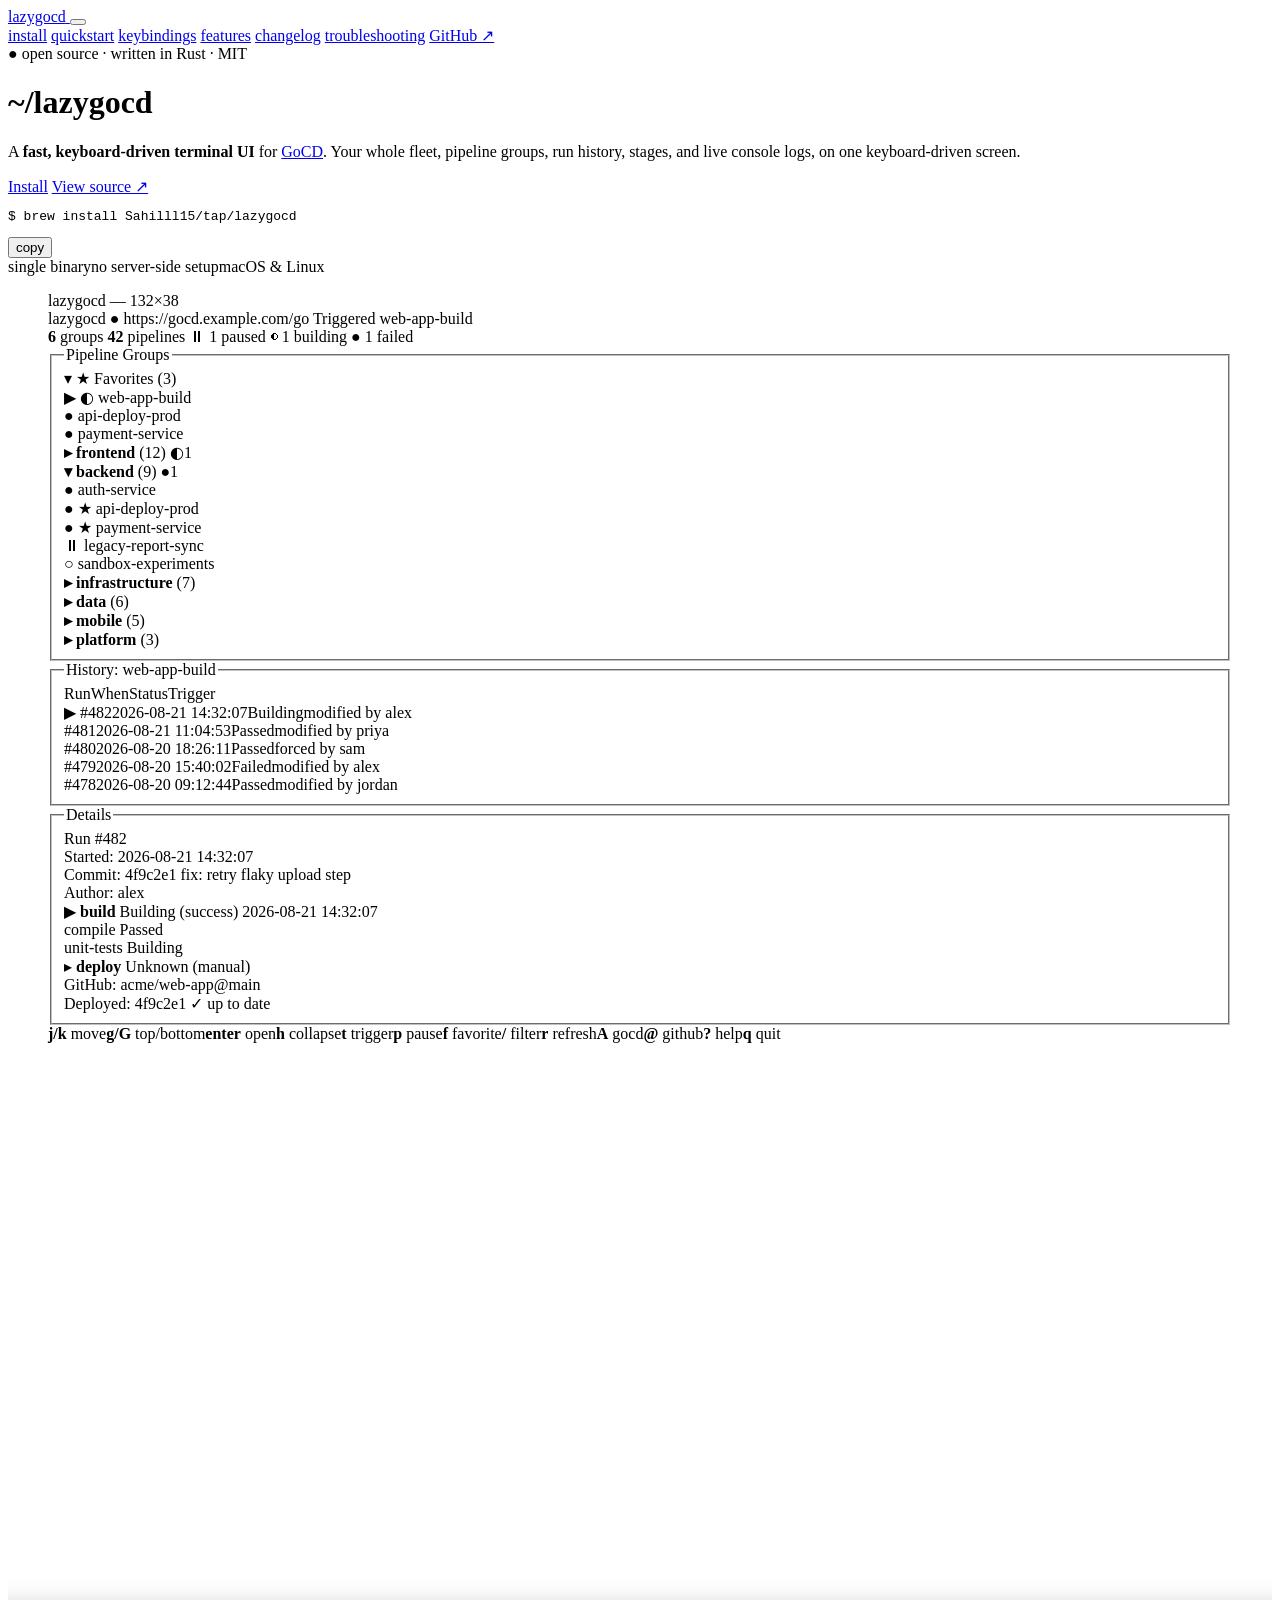
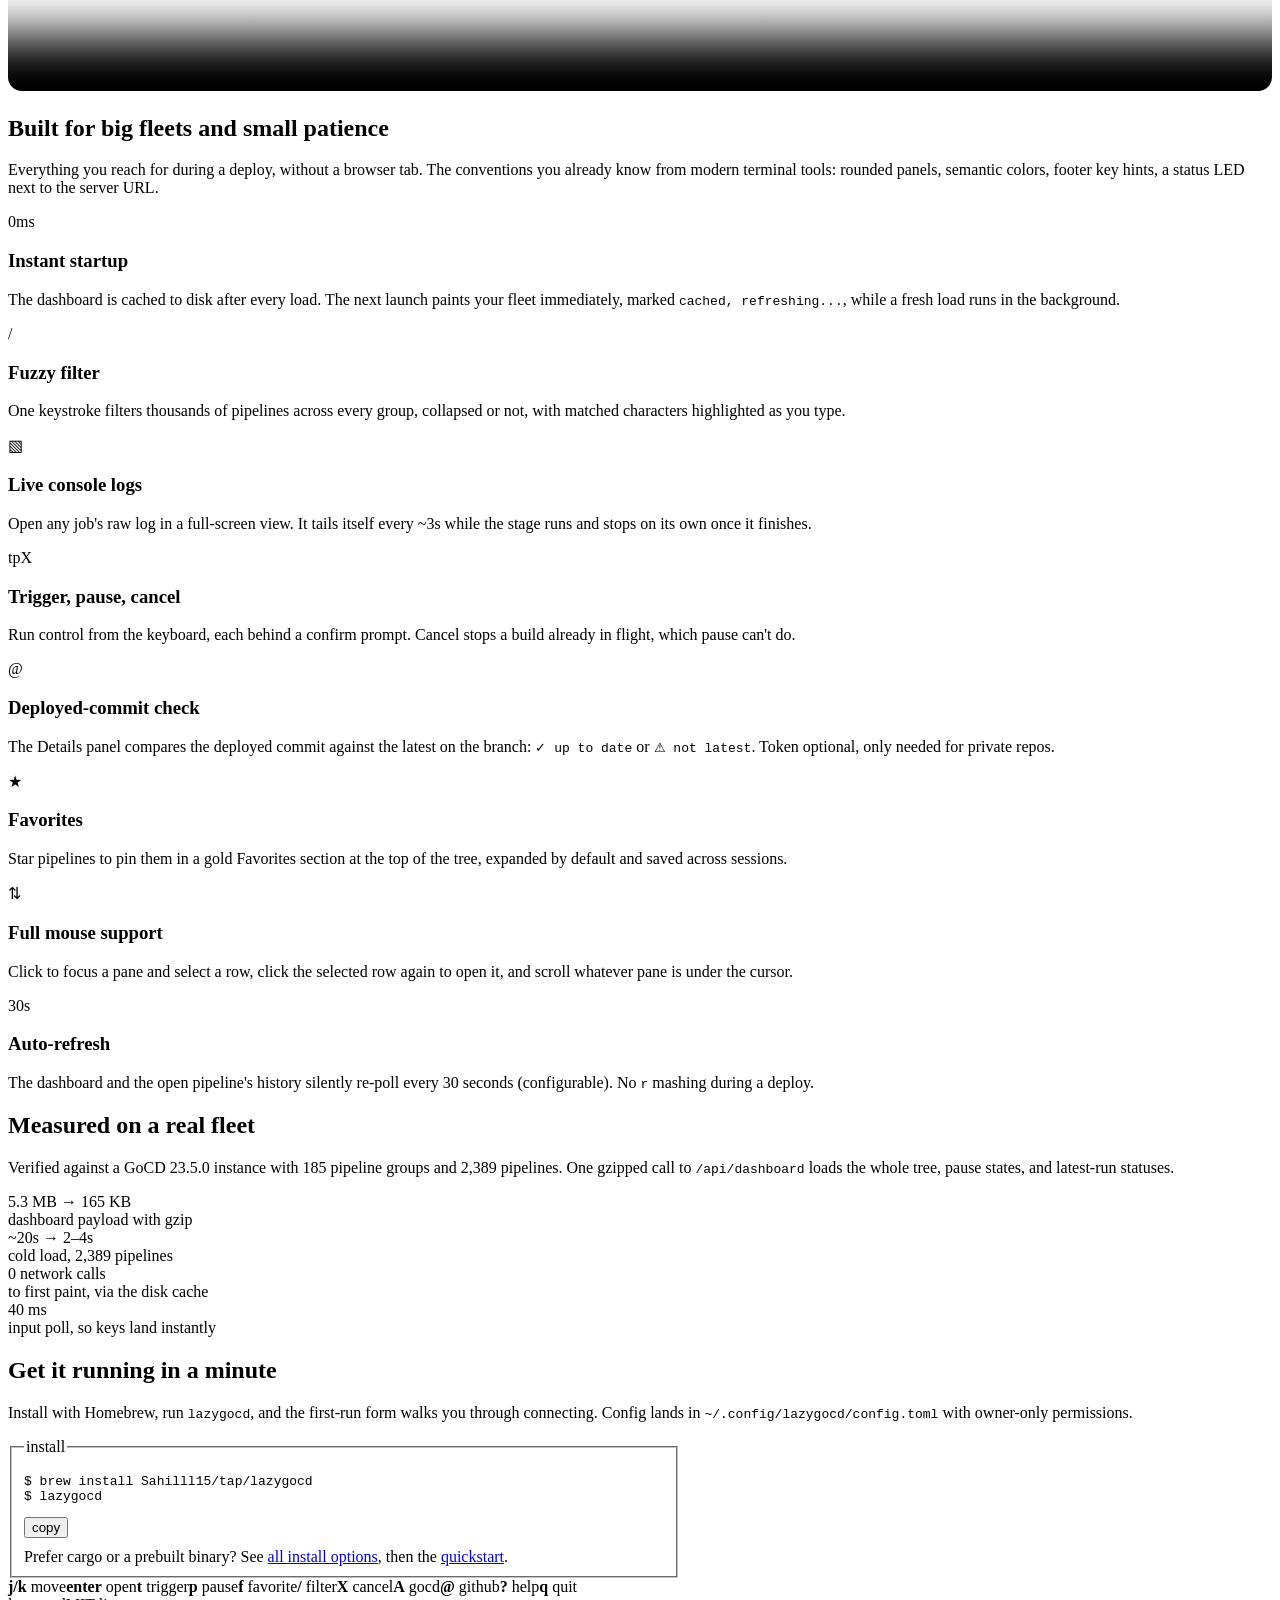
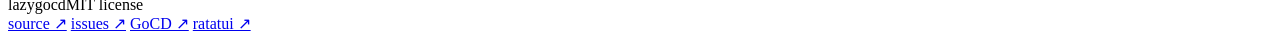
==== site/index.html @ 4ddc8d2e "Add docs site changelog" ====
<!DOCTYPE html>
<html lang="en">
<head>
<meta charset="utf-8">
<meta name="viewport" content="width=device-width, initial-scale=1">
<title>lazygocd — a fast terminal UI for GoCD</title>
<meta name="description" content="lazygocd is a fast, keyboard-driven terminal UI for GoCD CI/CD servers, written in Rust. Browse pipelines, trigger runs, tail console logs, and check deployed commits without leaving your terminal.">
<meta name="theme-color" content="#0a0f14">
<meta property="og:title" content="lazygocd — a fast terminal UI for GoCD">
<meta property="og:description" content="Your whole GoCD fleet in one keyboard-driven terminal screen. Written in Rust, open source, MIT.">
<meta property="og:type" content="website">
<link rel="icon" href="data:image/svg+xml,%3Csvg xmlns='http://www.w3.org/2000/svg' viewBox='0 0 64 64'%3E%3Crect x='2' y='2' width='60' height='60' rx='14' fill='%230b1117' stroke='%233fd5e6' stroke-width='4'/%3E%3Cpath d='M17 23l11 9-11 9' fill='none' stroke='%233fd5e6' stroke-width='6' stroke-linecap='round' stroke-linejoin='round'/%3E%3Cpath d='M33 41h13' stroke='%233fd5e6' stroke-width='6' stroke-linecap='round'/%3E%3C/svg%3E">
<link rel="preconnect" href="https://fonts.googleapis.com">
<link rel="preconnect" href="https://fonts.gstatic.com" crossorigin>
<link href="https://fonts.googleapis.com/css2?family=IBM+Plex+Sans:wght@400;500;600&family=JetBrains+Mono:wght@400;500;700;800&display=swap" rel="stylesheet">
<link rel="stylesheet" href="/style.css">
</head>
<body>

<header class="site-header">
  <div class="wrap header-row">
    <a class="brand" href="/" aria-label="lazygocd home">
      <span class="brand-badge">lazygocd</span><span class="led" aria-hidden="true"></span>
    </a>
    <button class="nav-toggle" id="nav-toggle" aria-label="Toggle navigation" aria-expanded="false">
      <span></span><span></span><span></span>
    </button>
    <nav class="site-nav" id="site-nav" aria-label="Site">
      <a href="/install">install</a>
      <a href="/quickstart">quickstart</a>
      <a href="/keybindings">keybindings</a>
      <a href="/features">features</a>
      <a href="/changelog">changelog</a>
      <a href="/troubleshooting">troubleshooting</a>
      <a class="nav-gh" href="https://github.com/Sahilll15/lazygocd">GitHub &nearr;</a>
    </nav>
  </div>
</header>

<main>

  <!-- ================= hero ================= -->
  <div class="hero wrap">
    <div class="hero-eyebrow rise"><span class="dot">&#9679;</span> open source &middot; written in Rust &middot; MIT</div>
    <h1 class="rise d1"><span class="tilde">~/</span>lazygocd<span class="cursor" aria-hidden="true"></span></h1>
    <p class="pitch rise d2">A <b>fast, keyboard-driven terminal UI</b> for <a href="https://www.gocd.org/">GoCD</a>. Your whole fleet, pipeline groups, run history, stages, and live console logs, on one keyboard-driven screen.</p>
    <div class="hero-cta rise d3">
      <a class="btn btn-primary" href="/install">Install</a>
      <a class="btn btn-ghost" href="https://github.com/Sahilll15/lazygocd">View source &nearr;</a>
    </div>
    <div class="hero-install rise d4">
      <div class="cmd">
        <pre><code><span class="ps1">$ </span>brew install Sahilll15/tap/lazygocd</code></pre>
        <button class="copy-btn" type="button" aria-label="Copy install command">copy</button>
      </div>
    </div>
    <div class="hero-meta rise d5">
      <span>single binary</span><span>no server-side setup</span><span>macOS &amp; Linux</span>
    </div>

    <!-- ================= terminal mockup ================= -->
    <figure class="term rise d5" role="img" aria-label="A recreation of the lazygocd interface: a pipeline groups tree on the left with a gold Favorites section, a run history table on the top right, and a details panel with stages and a GitHub commit check on the bottom right.">
      <div class="term-chrome">
        <span class="tdot td-r"></span><span class="tdot td-y"></span><span class="tdot td-g"></span>
        <span class="term-title">lazygocd &mdash; 132&times;38</span>
      </div>
      <div class="term-screen">
        <div class="t-header"><span class="t-badge"> lazygocd </span> <span class="c-green">&#9679;</span> <span class="c-muted t-url">https://gocd.example.com/go</span><span class="c-green hide-sm">  Triggered web-app-build</span></div>
        <div class="t-stats"><b class="c-cyan">6</b><span class="c-muted"> groups</span>   <b class="c-cyan">42</b><span class="c-muted"> pipelines</span>   <span class="c-yellow">&#9208; 1</span><span class="c-muted"> paused</span>   <span class="c-yellow">&#9680; 1</span><span class="c-muted"> building</span>   <span class="c-red">&#9679; 1</span><span class="c-muted"> failed</span></div>
        <div class="t-body">
          <fieldset class="t-panel is-focused">
            <legend>Pipeline Groups</legend>
            <div class="trow"><span class="c-gold">&#9662; &#9733; Favorites</span><span class="c-muted"> (3)</span></div>
            <div class="trow is-selected"><span class="t-cursor">&#9654; </span><span class="c-yellow">&#9680;</span> web-app-build</div>
            <div class="trow">    <span class="c-green">&#9679;</span> api-deploy-prod</div>
            <div class="trow">    <span class="c-red">&#9679;</span> payment-service</div>
            <div class="trow"><b>&#9656; frontend</b><span class="c-muted"> (12)</span><span class="c-yellow"> &#9680;1</span></div>
            <div class="trow"><b>&#9662; backend</b><span class="c-muted"> (9)</span><span class="c-red"> &#9679;1</span></div>
            <div class="trow">    <span class="c-green">&#9679;</span> auth-service</div>
            <div class="trow">    <span class="c-green">&#9679;</span> <span class="c-gold">&#9733; </span>api-deploy-prod</div>
            <div class="trow">    <span class="c-red">&#9679;</span> <span class="c-gold">&#9733; </span>payment-service</div>
            <div class="trow">    <span class="c-yellow">&#9208;</span> legacy-report-sync</div>
            <div class="trow">    <span class="c-muted">&#9675;</span> sandbox-experiments</div>
            <div class="trow hide-sm"><b>&#9656; infrastructure</b><span class="c-muted"> (7)</span></div>
            <div class="trow hide-sm"><b>&#9656; data</b><span class="c-muted"> (6)</span></div>
            <div class="trow hide-sm"><b>&#9656; mobile</b><span class="c-muted"> (5)</span></div>
            <div class="trow hide-sm"><b>&#9656; platform</b><span class="c-muted"> (3)</span></div>
          </fieldset>
          <div class="t-right">
            <fieldset class="t-panel">
              <legend>History: web-app-build</legend>
              <div class="hrow hhead"><span>Run</span><span>When</span><span>Status</span><span>Trigger</span></div>
              <div class="hrow is-selected"><span>&#9654; #482</span><span>2026-08-21 14:32:07</span><span class="c-yellow">Building</span><span>modified by alex</span></div>
              <div class="hrow"><span>  #481</span><span>2026-08-21 11:04:53</span><span class="c-green">Passed</span><span>modified by priya</span></div>
              <div class="hrow"><span>  #480</span><span>2026-08-20 18:26:11</span><span class="c-green">Passed</span><span>forced by sam</span></div>
              <div class="hrow hide-sm"><span>  #479</span><span>2026-08-20 15:40:02</span><span class="c-red">Failed</span><span>modified by alex</span></div>
              <div class="hrow hide-sm"><span>  #478</span><span>2026-08-20 09:12:44</span><span class="c-green">Passed</span><span>modified by jordan</span></div>
            </fieldset>
            <fieldset class="t-panel">
              <legend>Details</legend>
              <div class="drow"><span class="c-muted">Run </span>#482</div>
              <div class="drow"><span class="c-muted">Started: </span>2026-08-21 14:32:07</div>
              <div class="drow"><span class="c-muted">Commit: </span><span class="c-cyan">4f9c2e1</span>  fix: retry flaky upload step</div>
              <div class="drow hide-sm"><span class="c-muted">Author: </span>alex</div>
              <div class="drow sp"></div>
              <div class="drow"><span class="c-cyan">&#9654; </span><b>build</b>  <span class="c-yellow">Building</span><span class="c-muted">  (success)  2026-08-21 14:32:07</span></div>
              <div class="drow">    compile      <span class="c-green">Passed</span></div>
              <div class="drow">    unit-tests   <span class="c-yellow">Building</span></div>
              <div class="drow"><span class="c-muted">&#9656; </span><b>deploy</b>  <span class="c-muted">Unknown  (manual)</span></div>
              <div class="drow sp"></div>
              <div class="drow"><span class="c-muted">GitHub: </span>acme/web-app@main</div>
              <div class="drow"><span class="c-muted">Deployed: </span>4f9c2e1  <span class="c-green">&#10003; up to date</span></div>
            </fieldset>
          </div>
        </div>
        <div class="t-foot"><span><b>j/k</b> move</span><span><b>g/G</b> top/bottom</span><span><b>enter</b> open</span><span><b>h</b> collapse</span><span><b>t</b> trigger</span><span><b>p</b> pause</span><span><b>f</b> favorite</span><span><b>/</b> filter</span><span><b>r</b> refresh</span><span><b>A</b> gocd</span><span><b>@</b> github</span><span><b>?</b> help</span><span><b>q</b> quit</span></div>
      </div>
    </figure>
  </div>

  <!-- ================= demo video slot ================= -->
  <!-- ============================================================
       DEMO VIDEO / GIF SLOT
       When a recording exists, replace the .demo-placeholder <div>
       below with one of:

         <video src="/demo.mp4" controls muted loop playsinline
                style="border-radius:14px;border:1px solid var(--border-bright)"></video>

         <img src="/demo.gif" alt="lazygocd demo recording"
              style="border-radius:14px;border:1px solid var(--border-bright)">

       Keep the surrounding <section> and .demo-shell wrapper.
       ============================================================ -->
  <section>
    <div class="wrap">
      <div class="demo-shell">
        <video src="/demo.mp4" controls muted loop playsinline
               poster="/demo-poster.png"
               style="width:100%;border-radius:14px;border:1px solid var(--border-bright)"></video>
      </div>
    </div>
  </section>

  <!-- ================= features ================= -->
  <section id="features">
    <div class="wrap">
      <h2>Built for big fleets and small patience</h2>
      <p class="sec-lede">Everything you reach for during a deploy, without a browser tab. The conventions you already know from modern terminal tools: rounded panels, semantic colors, footer key hints, a status LED next to the server URL.</p>
      <div class="feature-grid">
        <article class="fcard">
          <div class="glyphs"><span class="glyph">0ms</span></div>
          <h3>Instant startup</h3>
          <p>The dashboard is cached to disk after every load. The next launch paints your fleet immediately, marked <code>cached, refreshing...</code>, while a fresh load runs in the background.</p>
        </article>
        <article class="fcard">
          <div class="glyphs"><span class="glyph">/</span></div>
          <h3>Fuzzy filter</h3>
          <p>One keystroke filters thousands of pipelines across every group, collapsed or not, with matched characters highlighted as you type.</p>
        </article>
        <article class="fcard">
          <div class="glyphs"><span class="glyph">&#9639;</span></div>
          <h3>Live console logs</h3>
          <p>Open any job's raw log in a full-screen view. It tails itself every ~3s while the stage runs and stops on its own once it finishes.</p>
        </article>
        <article class="fcard">
          <div class="glyphs"><span class="glyph">t</span><span class="glyph">p</span><span class="glyph">X</span></div>
          <h3>Trigger, pause, cancel</h3>
          <p>Run control from the keyboard, each behind a confirm prompt. Cancel stops a build already in flight, which pause can't do.</p>
        </article>
        <article class="fcard">
          <div class="glyphs"><span class="glyph">@</span></div>
          <h3>Deployed-commit check</h3>
          <p>The Details panel compares the deployed commit against the latest on the branch: <code>&#10003; up to date</code> or <code>&#9888; not latest</code>. Token optional, only needed for private repos.</p>
        </article>
        <article class="fcard">
          <div class="glyphs"><span class="glyph gold">&#9733;</span></div>
          <h3>Favorites</h3>
          <p>Star pipelines to pin them in a gold Favorites section at the top of the tree, expanded by default and saved across sessions.</p>
        </article>
        <article class="fcard">
          <div class="glyphs"><span class="glyph">&#8645;</span></div>
          <h3>Full mouse support</h3>
          <p>Click to focus a pane and select a row, click the selected row again to open it, and scroll whatever pane is under the cursor.</p>
        </article>
        <article class="fcard">
          <div class="glyphs"><span class="glyph">30s</span></div>
          <h3>Auto-refresh</h3>
          <p>The dashboard and the open pipeline's history silently re-poll every 30 seconds (configurable). No <code>r</code> mashing during a deploy.</p>
        </article>
      </div>
    </div>
  </section>

  <!-- ================= numbers ================= -->
  <section>
    <div class="wrap">
      <h2>Measured on a real fleet</h2>
      <p class="sec-lede">Verified against a GoCD 23.5.0 instance with 185 pipeline groups and 2,389 pipelines. One gzipped call to <code>/api/dashboard</code> loads the whole tree, pause states, and latest-run statuses.</p>
      <div class="stats-strip">
        <div class="stat"><div class="num">5.3&nbsp;MB &rarr; 165&nbsp;KB</div><div class="lbl">dashboard payload with gzip</div></div>
        <div class="stat"><div class="num">~20s &rarr; 2&ndash;4s</div><div class="lbl">cold load, 2,389 pipelines</div></div>
        <div class="stat"><div class="num">0 network calls</div><div class="lbl">to first paint, via the disk cache</div></div>
        <div class="stat"><div class="num">40&nbsp;ms</div><div class="lbl">input poll, so keys land instantly</div></div>
      </div>
    </div>
  </section>

  <!-- ================= install teaser ================= -->
  <section>
    <div class="wrap">
      <h2>Get it running in a minute</h2>
      <p class="sec-lede">Install with Homebrew, run <code>lazygocd</code>, and the first-run form walks you through connecting. Config lands in <code>~/.config/lazygocd/config.toml</code> with owner-only permissions.</p>
      <fieldset class="panel accent" style="max-width:640px">
        <legend>install</legend>
        <div class="cmd" style="margin-bottom:10px">
          <pre><code><span class="ps1">$ </span>brew install Sahilll15/tap/lazygocd
<span class="ps1">$ </span>lazygocd</code></pre>
          <button class="copy-btn" type="button" aria-label="Copy install commands">copy</button>
        </div>
        <p class="small" style="margin:0">Prefer cargo or a prebuilt binary? See <a href="/install">all install options</a>, then the <a href="/quickstart">quickstart</a>.</p>
      </fieldset>
    </div>
  </section>

</main>

<footer class="site-footer">
  <div class="tui-strip" aria-hidden="true">
    <div class="wrap"><span><b>j/k</b> move</span><span><b>enter</b> open</span><span><b>t</b> trigger</span><span><b>p</b> pause</span><span><b>f</b> favorite</span><span><b>/</b> filter</span><span><b>X</b> cancel</span><span><b>A</b> gocd</span><span><b>@</b> github</span><span><b>?</b> help</span><span><b>q</b> quit</span></div>
  </div>
  <div class="wrap foot-row">
    <div class="foot-left"><span class="brand-badge sm">lazygocd</span><span>MIT license</span></div>
    <div class="foot-links">
      <a href="https://github.com/Sahilll15/lazygocd">source &nearr;</a>
      <a href="https://github.com/Sahilll15/lazygocd/issues">issues &nearr;</a>
      <a href="https://www.gocd.org/">GoCD &nearr;</a>
      <a href="https://ratatui.rs/">ratatui &nearr;</a>
    </div>
  </div>
</footer>

<script src="/site.js"></script>
</body>
</html>
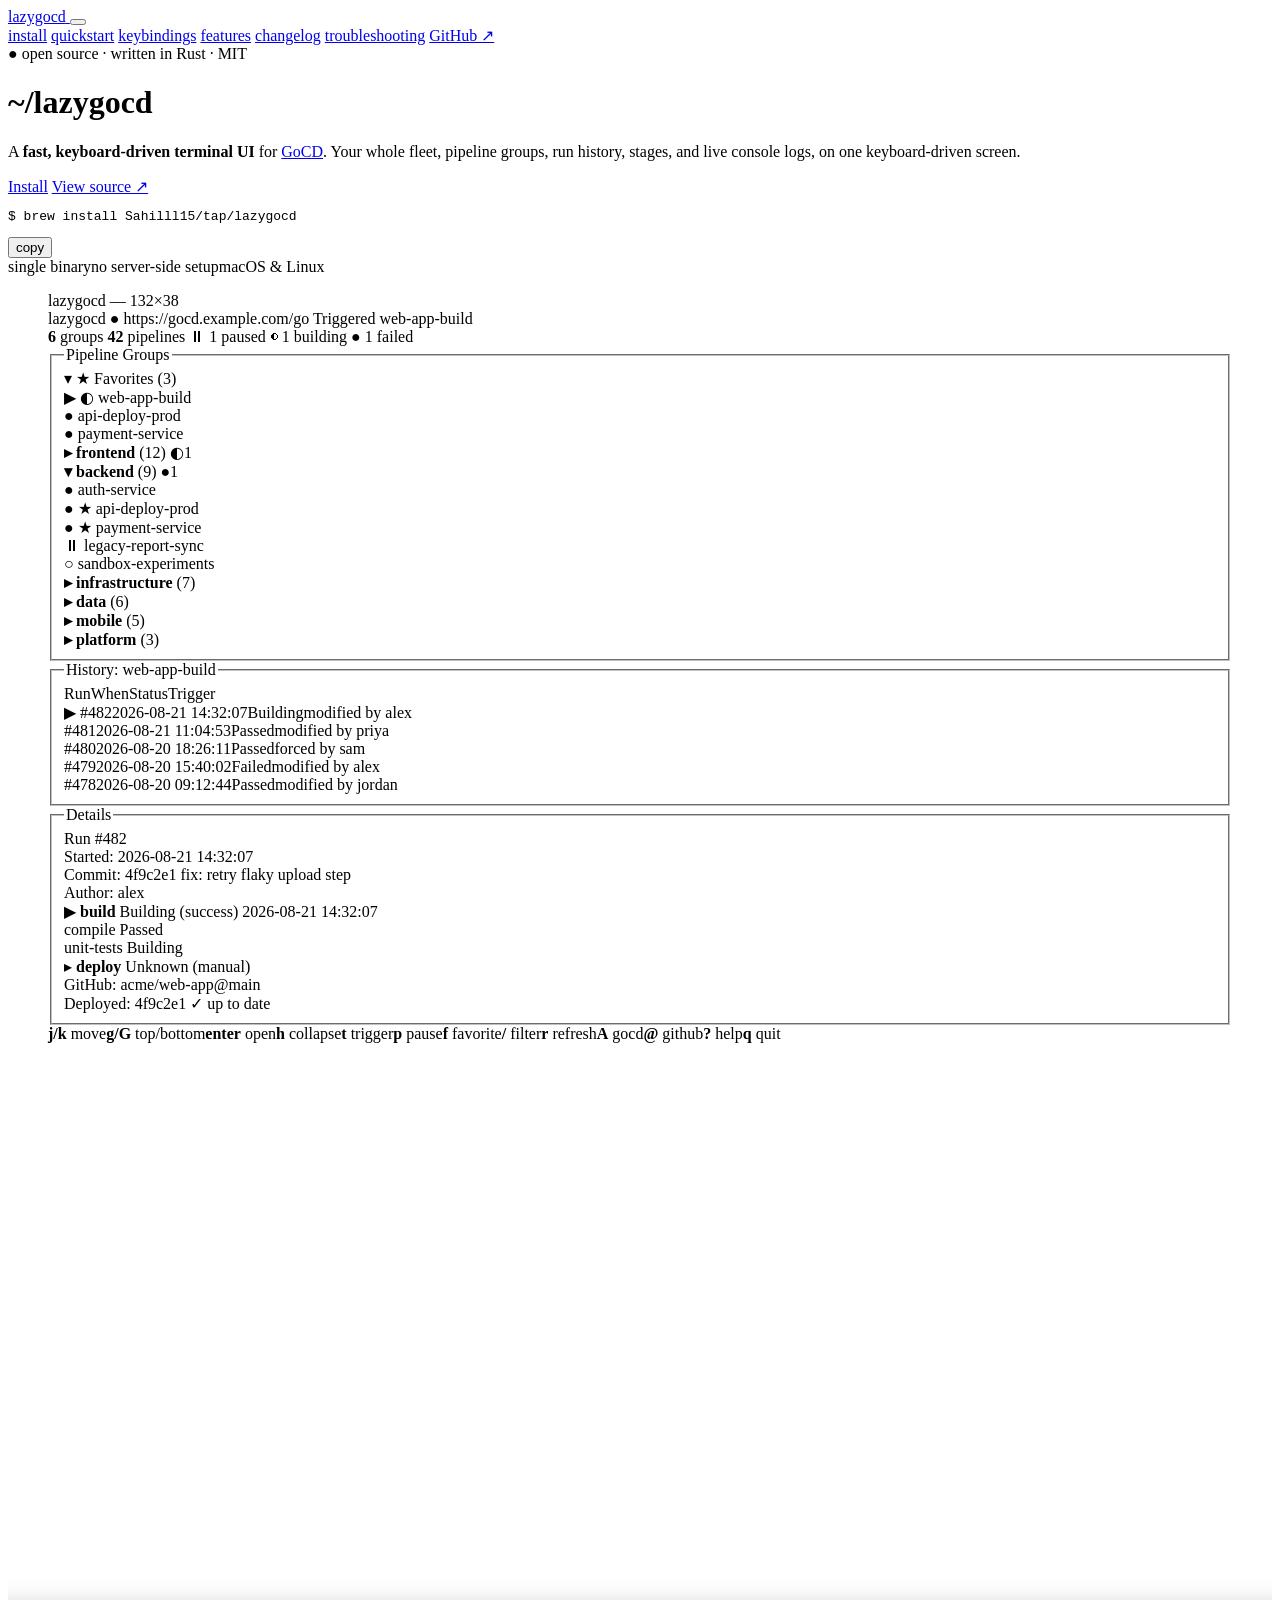
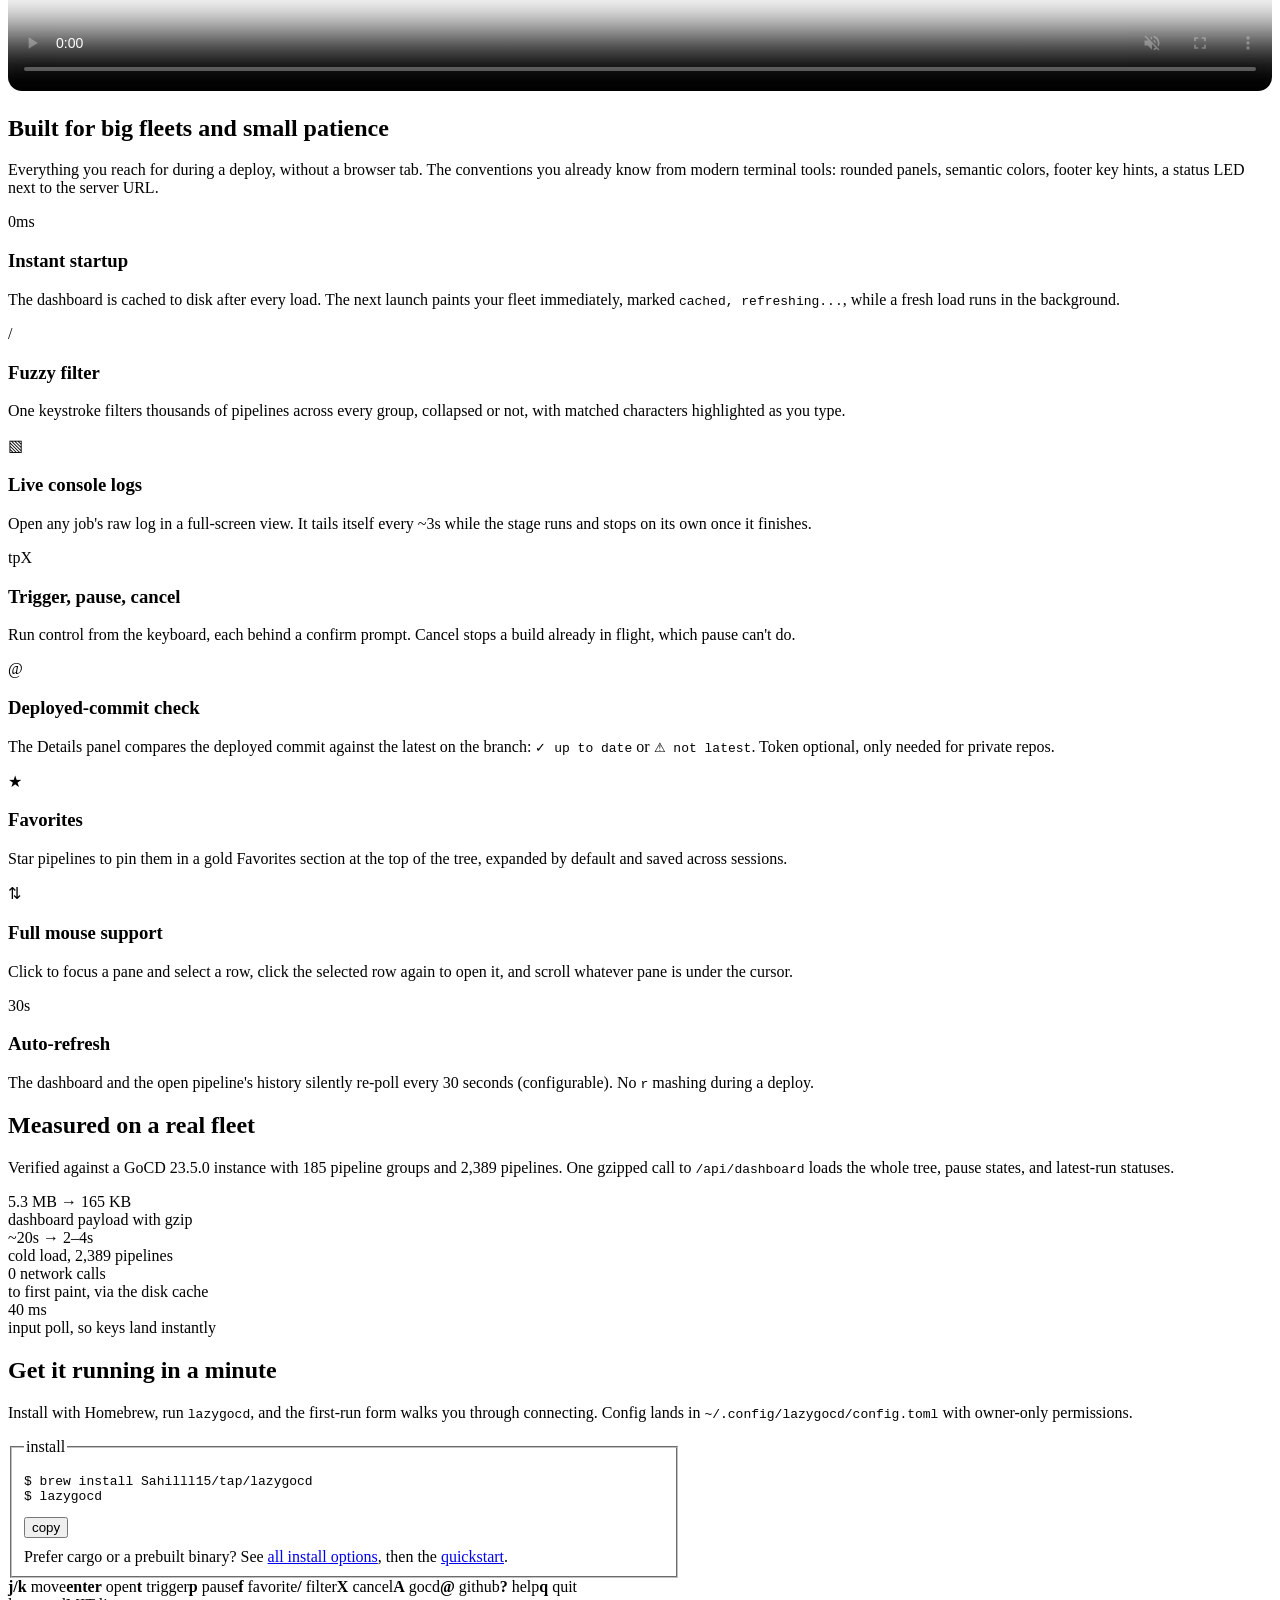
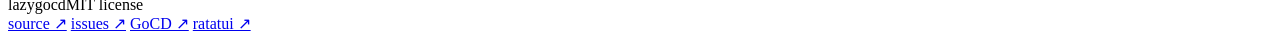
==== commit a0a4dc7f: "Polish docs changelog and SEO" ====
--- a/site/index.html
+++ b/site/index.html
@@ -6,9 +6,17 @@
 <title>lazygocd — a fast terminal UI for GoCD</title>
 <meta name="description" content="lazygocd is a fast, keyboard-driven terminal UI for GoCD CI/CD servers, written in Rust. Browse pipelines, trigger runs, tail console logs, and check deployed commits without leaving your terminal.">
 <meta name="theme-color" content="#0a0f14">
+<link rel="canonical" href="https://lazygocd.vercel.app/">
 <meta property="og:title" content="lazygocd — a fast terminal UI for GoCD">
-<meta property="og:description" content="Your whole GoCD fleet in one keyboard-driven terminal screen. Written in Rust, open source, MIT.">
+<meta property="og:description" content="lazygocd is a fast, keyboard-driven terminal UI for GoCD CI/CD servers, written in Rust.">
 <meta property="og:type" content="website">
+<meta property="og:url" content="https://lazygocd.vercel.app/">
+<meta property="og:site_name" content="lazygocd">
+<meta property="og:image" content="https://lazygocd.vercel.app/demo-poster.png">
+<meta name="twitter:card" content="summary_large_image">
+<meta name="twitter:title" content="lazygocd — a fast terminal UI for GoCD">
+<meta name="twitter:description" content="Browse pipelines, trigger runs, tail console logs, and check deployed commits without leaving your terminal.">
+<meta name="twitter:image" content="https://lazygocd.vercel.app/demo-poster.png">
 <link rel="icon" href="data:image/svg+xml,%3Csvg xmlns='http://www.w3.org/2000/svg' viewBox='0 0 64 64'%3E%3Crect x='2' y='2' width='60' height='60' rx='14' fill='%230b1117' stroke='%233fd5e6' stroke-width='4'/%3E%3Cpath d='M17 23l11 9-11 9' fill='none' stroke='%233fd5e6' stroke-width='6' stroke-linecap='round' stroke-linejoin='round'/%3E%3Cpath d='M33 41h13' stroke='%233fd5e6' stroke-width='6' stroke-linecap='round'/%3E%3C/svg%3E">
 <link rel="preconnect" href="https://fonts.googleapis.com">
 <link rel="preconnect" href="https://fonts.gstatic.com" crossorigin>
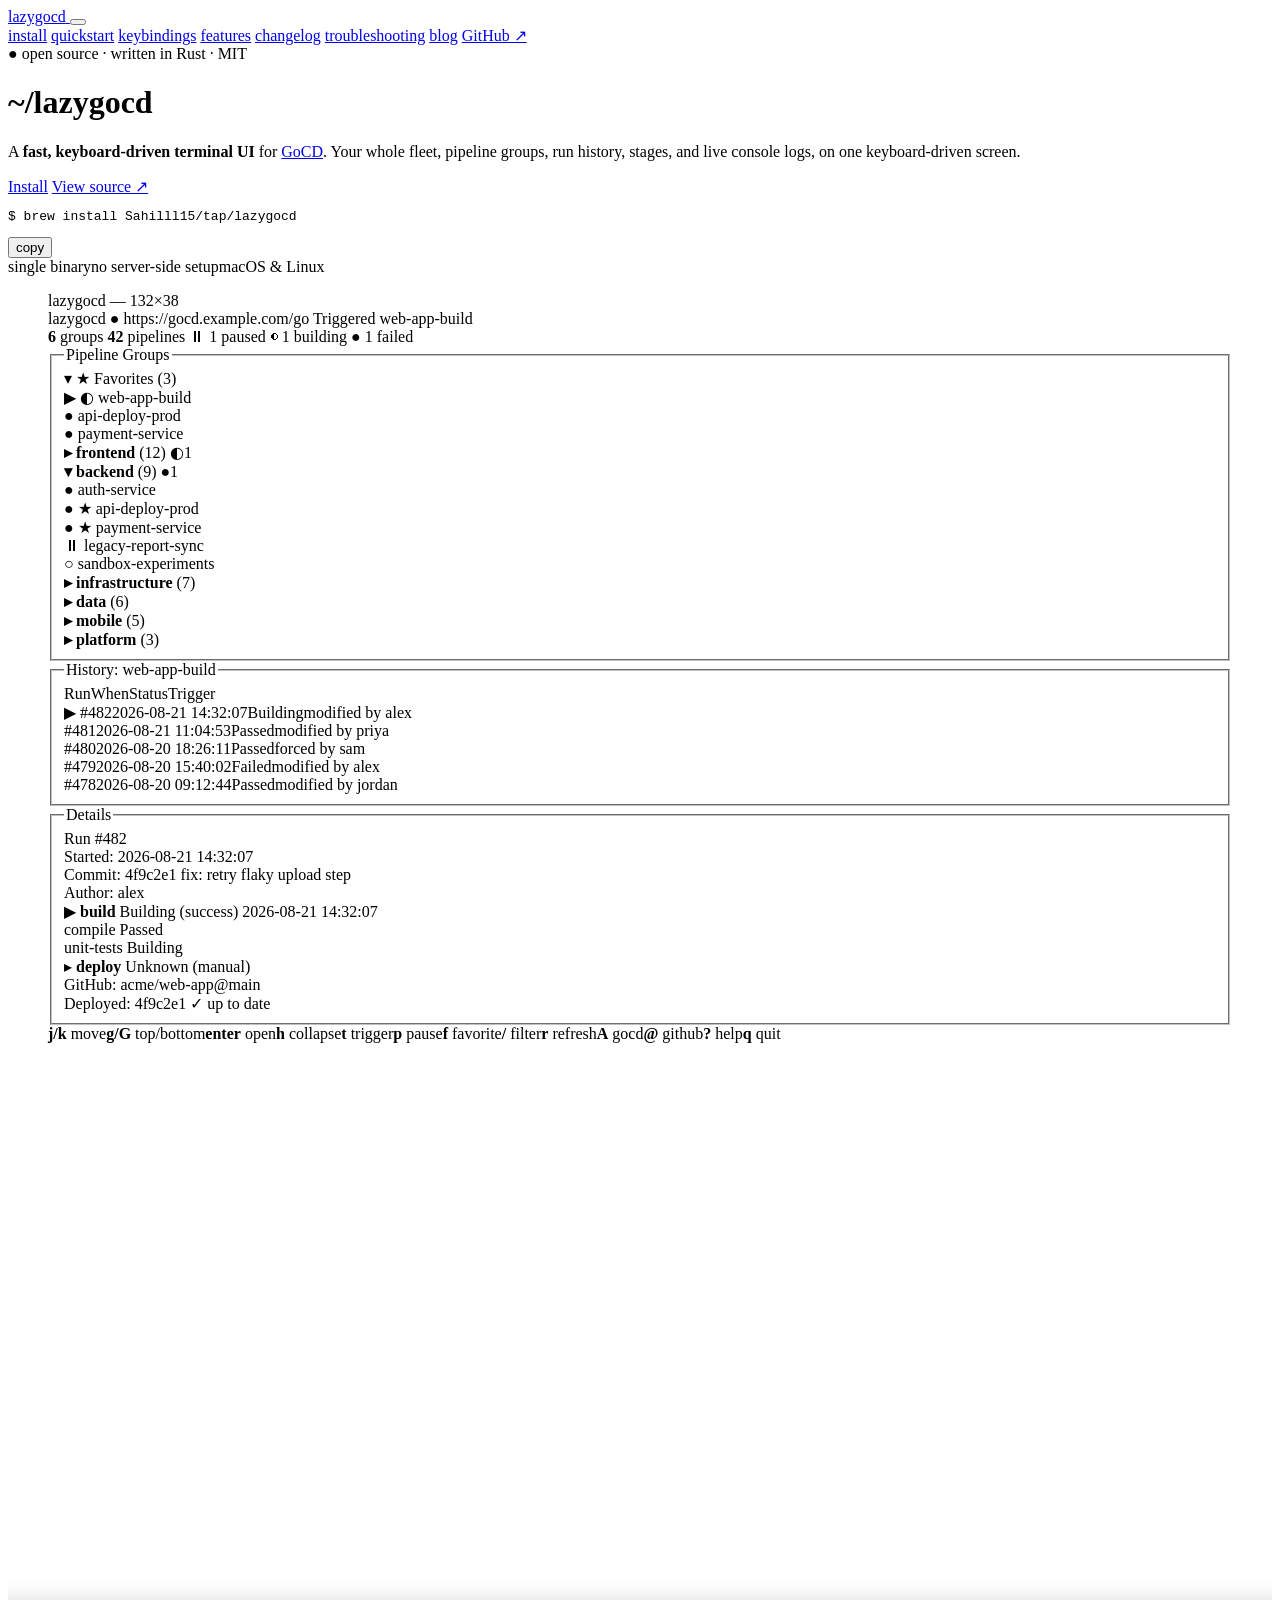
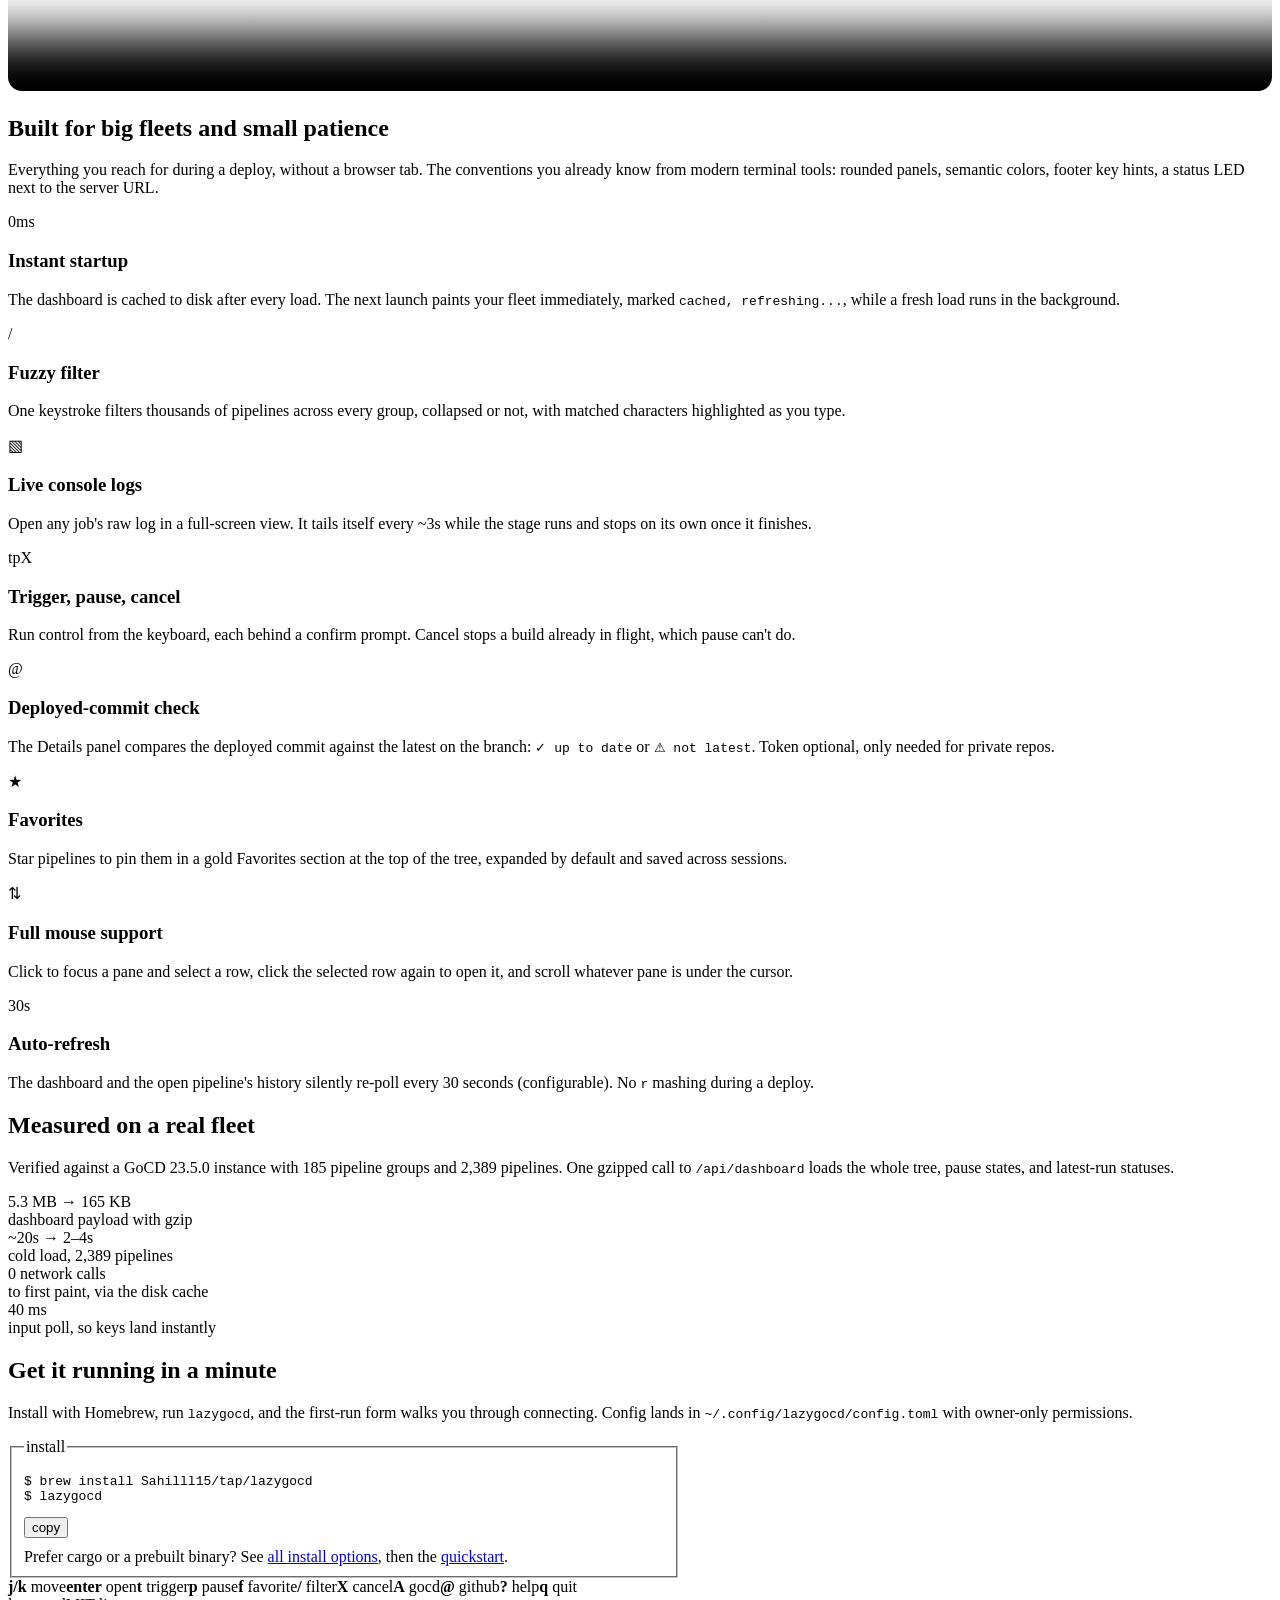
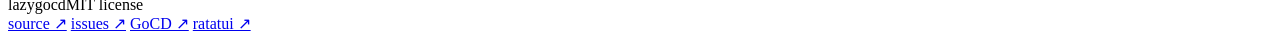
==== commit 1d996d74: "site: UX pass, blog pages, and restore the SEO files a bad deploy dropped A previous deploy in this " ====
--- a/site/index.html
+++ b/site/index.html
@@ -40,6 +40,7 @@
       <a href="/features">features</a>
       <a href="/changelog">changelog</a>
       <a href="/troubleshooting">troubleshooting</a>
+      <a href="/blog">blog</a>
       <a class="nav-gh" href="https://github.com/Sahilll15/lazygocd">GitHub &nearr;</a>
     </nav>
   </div>
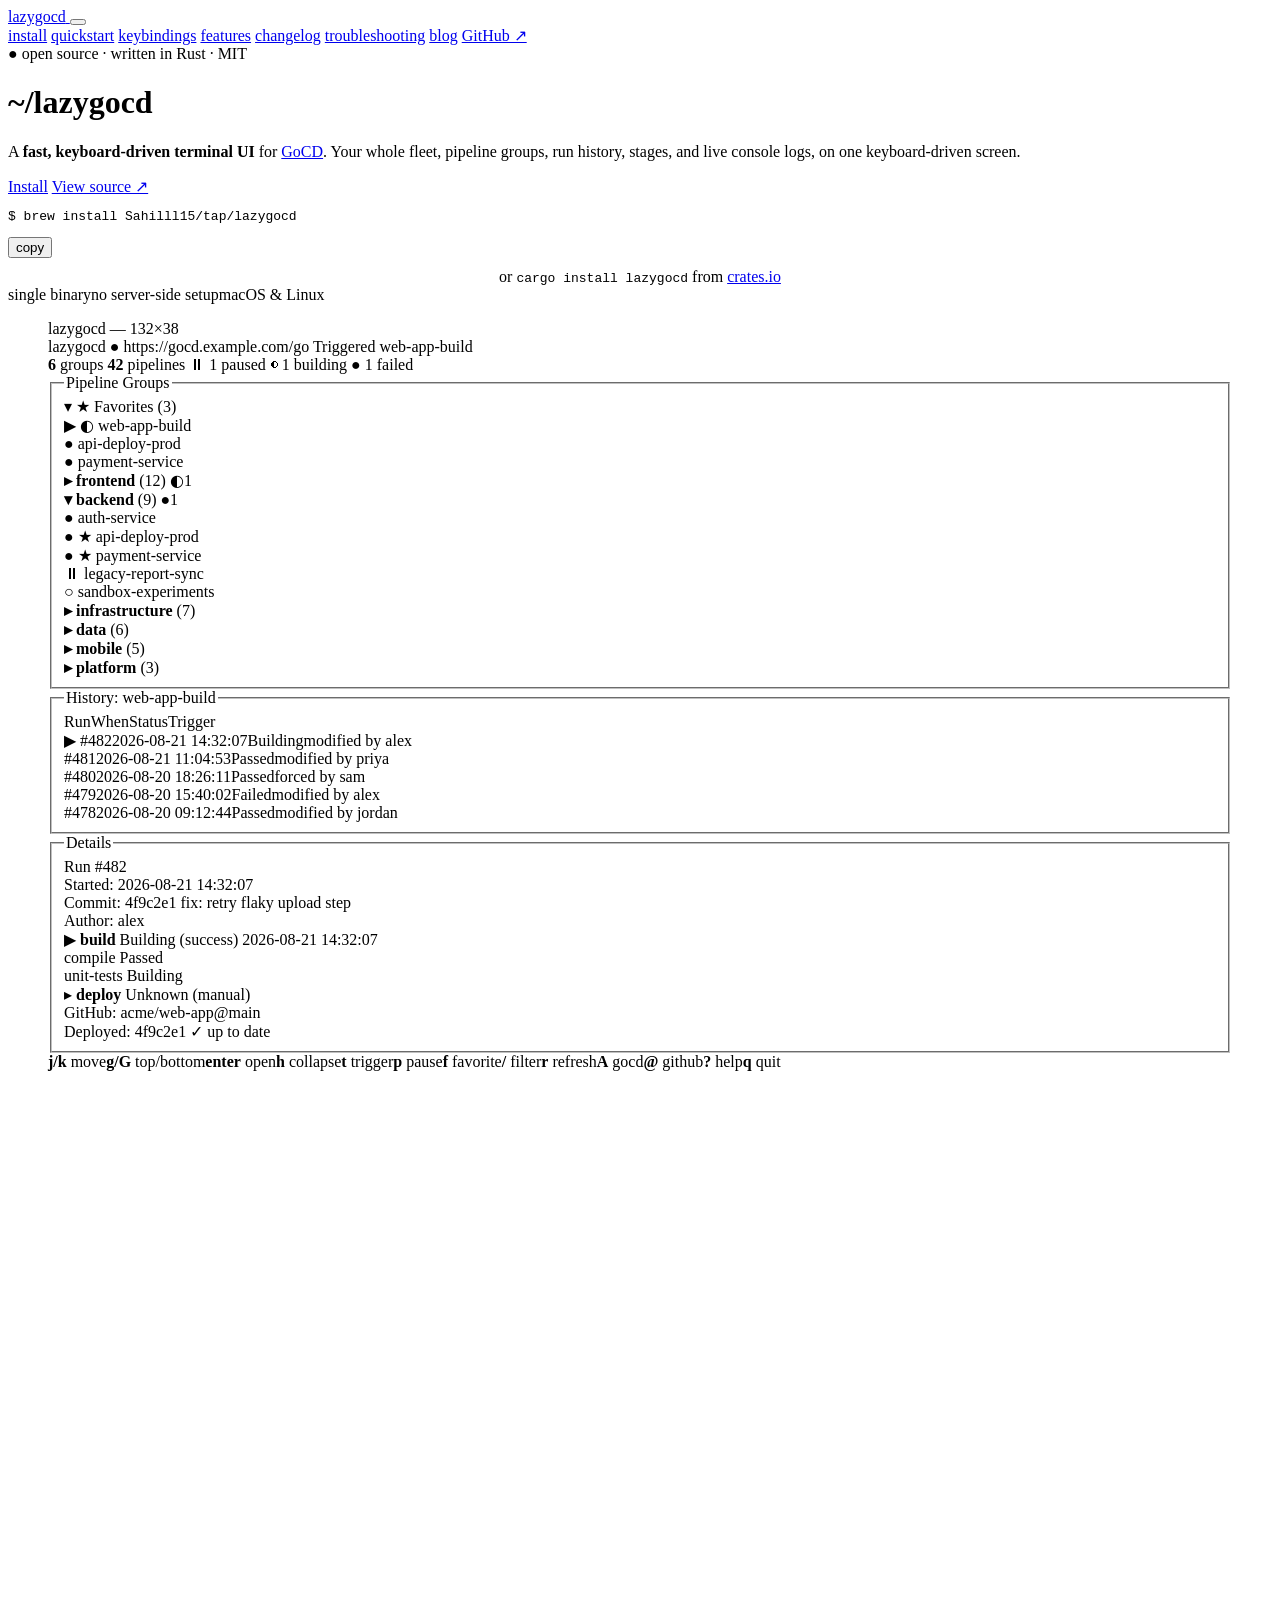
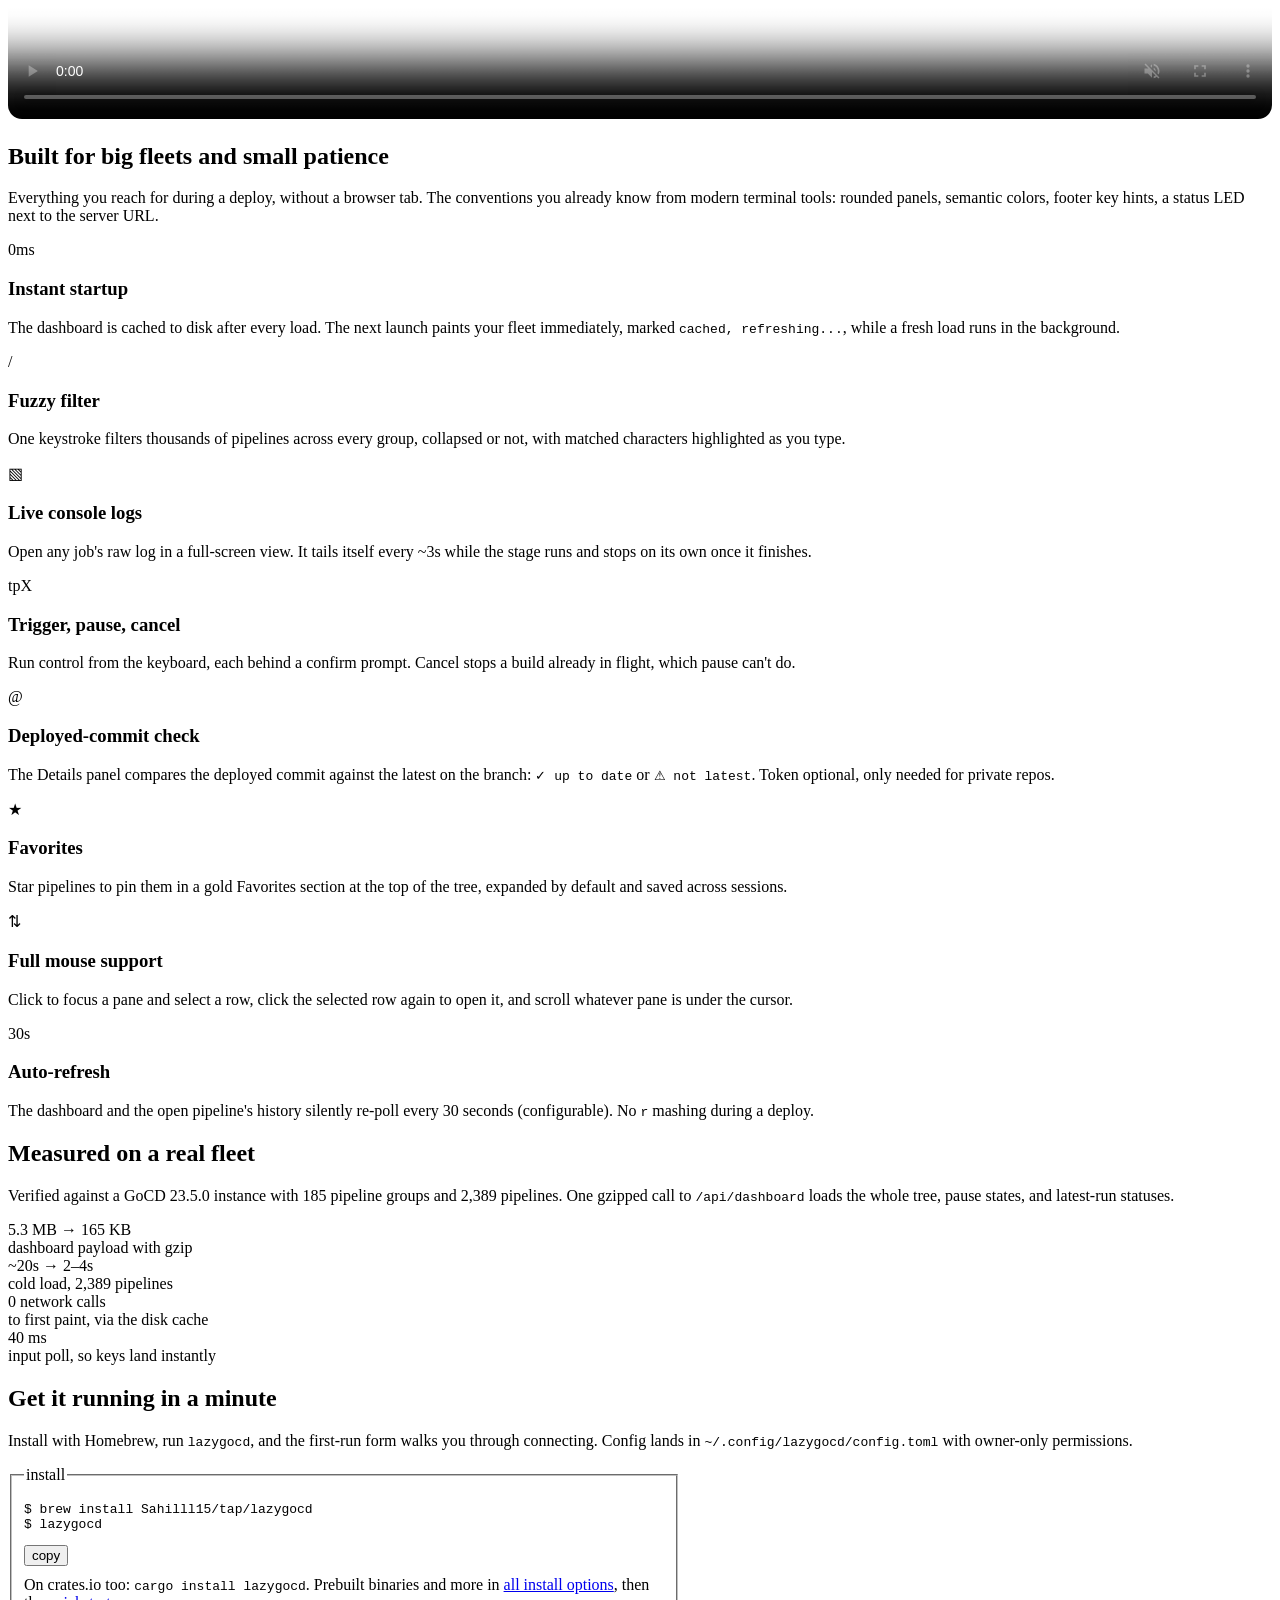
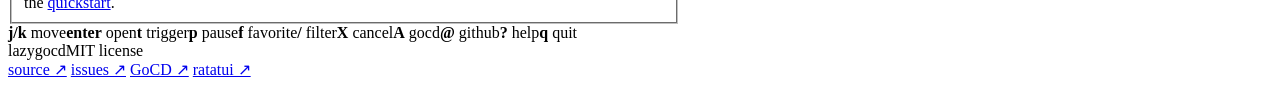
==== commit 8065087b: "Surface crates.io across the site and README crates.io appeared nowhere on the homepage and was miss" ====
--- a/site/index.html
+++ b/site/index.html
@@ -62,6 +62,9 @@
         <pre><code><span class="ps1">$ </span>brew install Sahilll15/tap/lazygocd</code></pre>
         <button class="copy-btn" type="button" aria-label="Copy install command">copy</button>
       </div>
+      <p class="small" style="text-align:center;margin:10px 0 0">
+        or <code>cargo install lazygocd</code> from <a href="https://crates.io/crates/lazygocd">crates.io</a>
+      </p>
     </div>
     <div class="hero-meta rise d5">
       <span>single binary</span><span>no server-side setup</span><span>macOS &amp; Linux</span>
@@ -227,7 +230,7 @@
 <span class="ps1">$ </span>lazygocd</code></pre>
           <button class="copy-btn" type="button" aria-label="Copy install commands">copy</button>
         </div>
-        <p class="small" style="margin:0">Prefer cargo or a prebuilt binary? See <a href="/install">all install options</a>, then the <a href="/quickstart">quickstart</a>.</p>
+        <p class="small" style="margin:0">On crates.io too: <code>cargo install lazygocd</code>. Prebuilt binaries and more in <a href="/install">all install options</a>, then the <a href="/quickstart">quickstart</a>.</p>
       </fieldset>
     </div>
   </section>
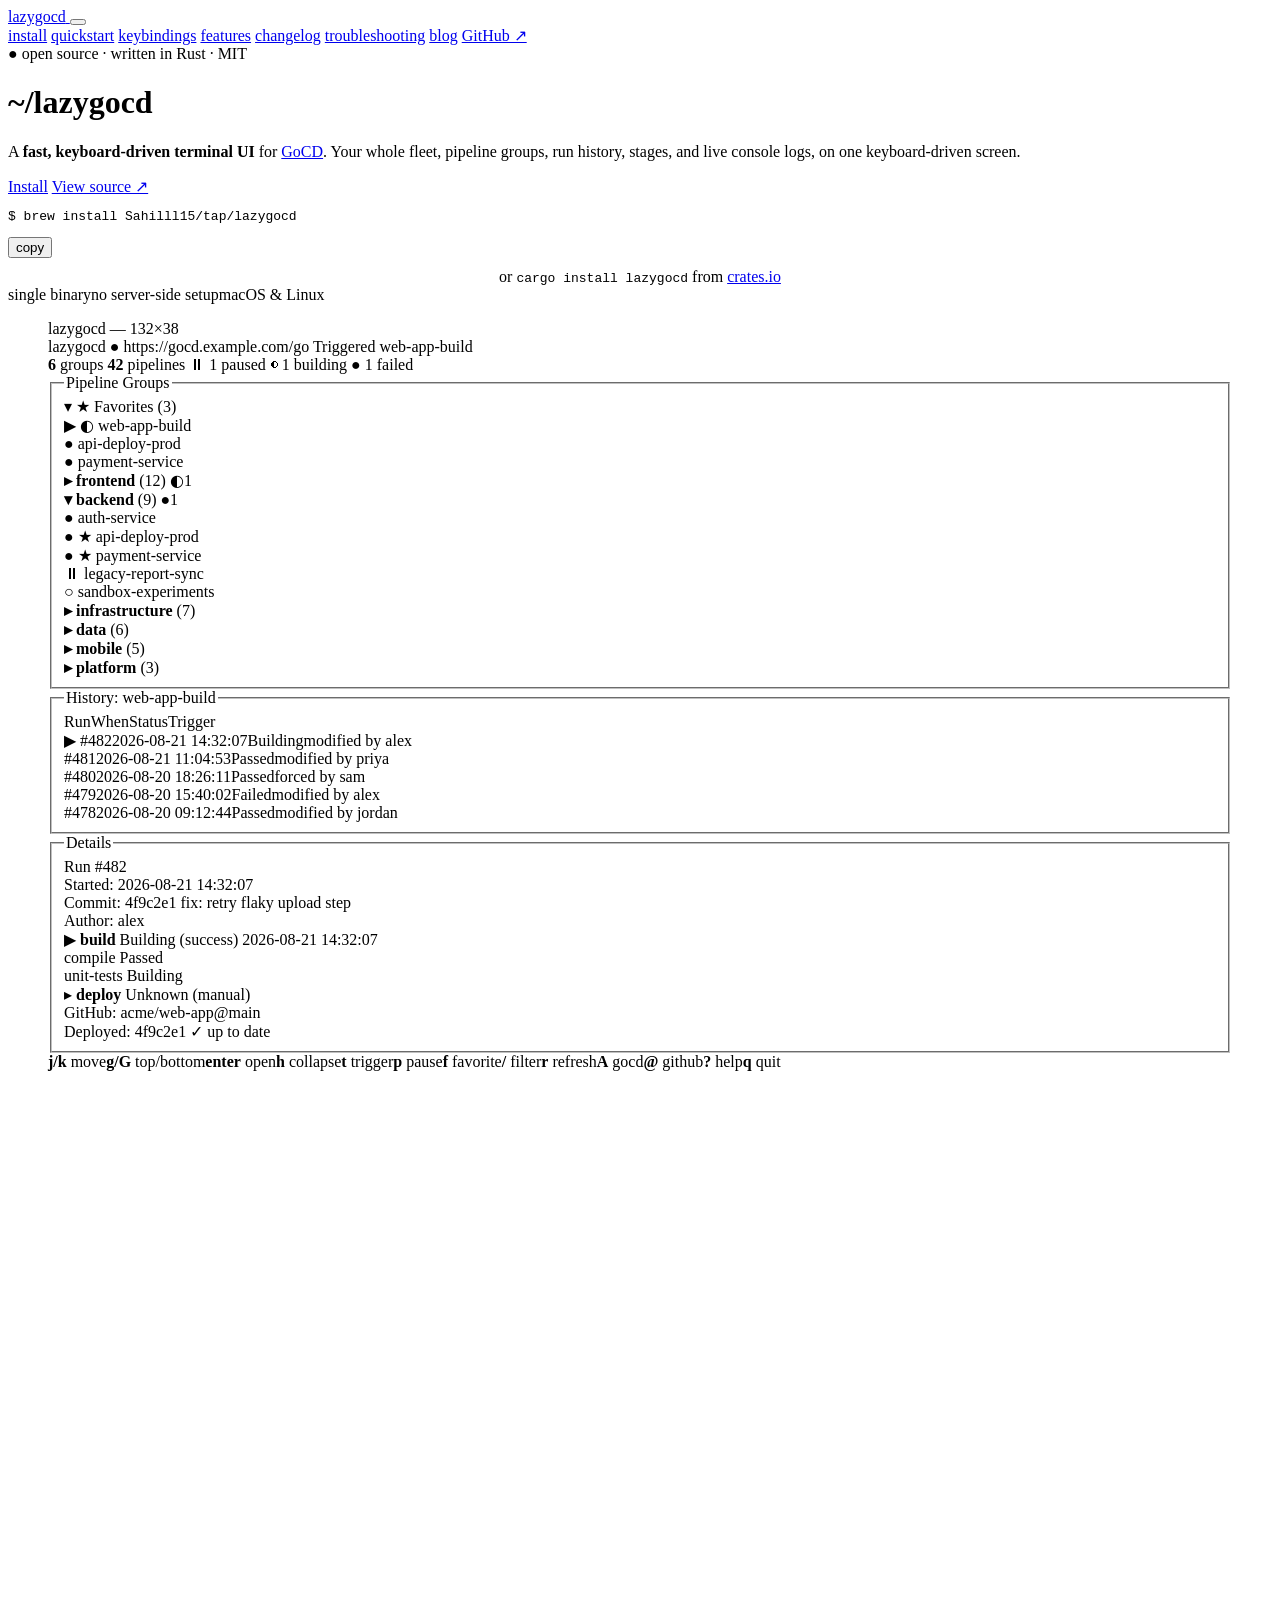
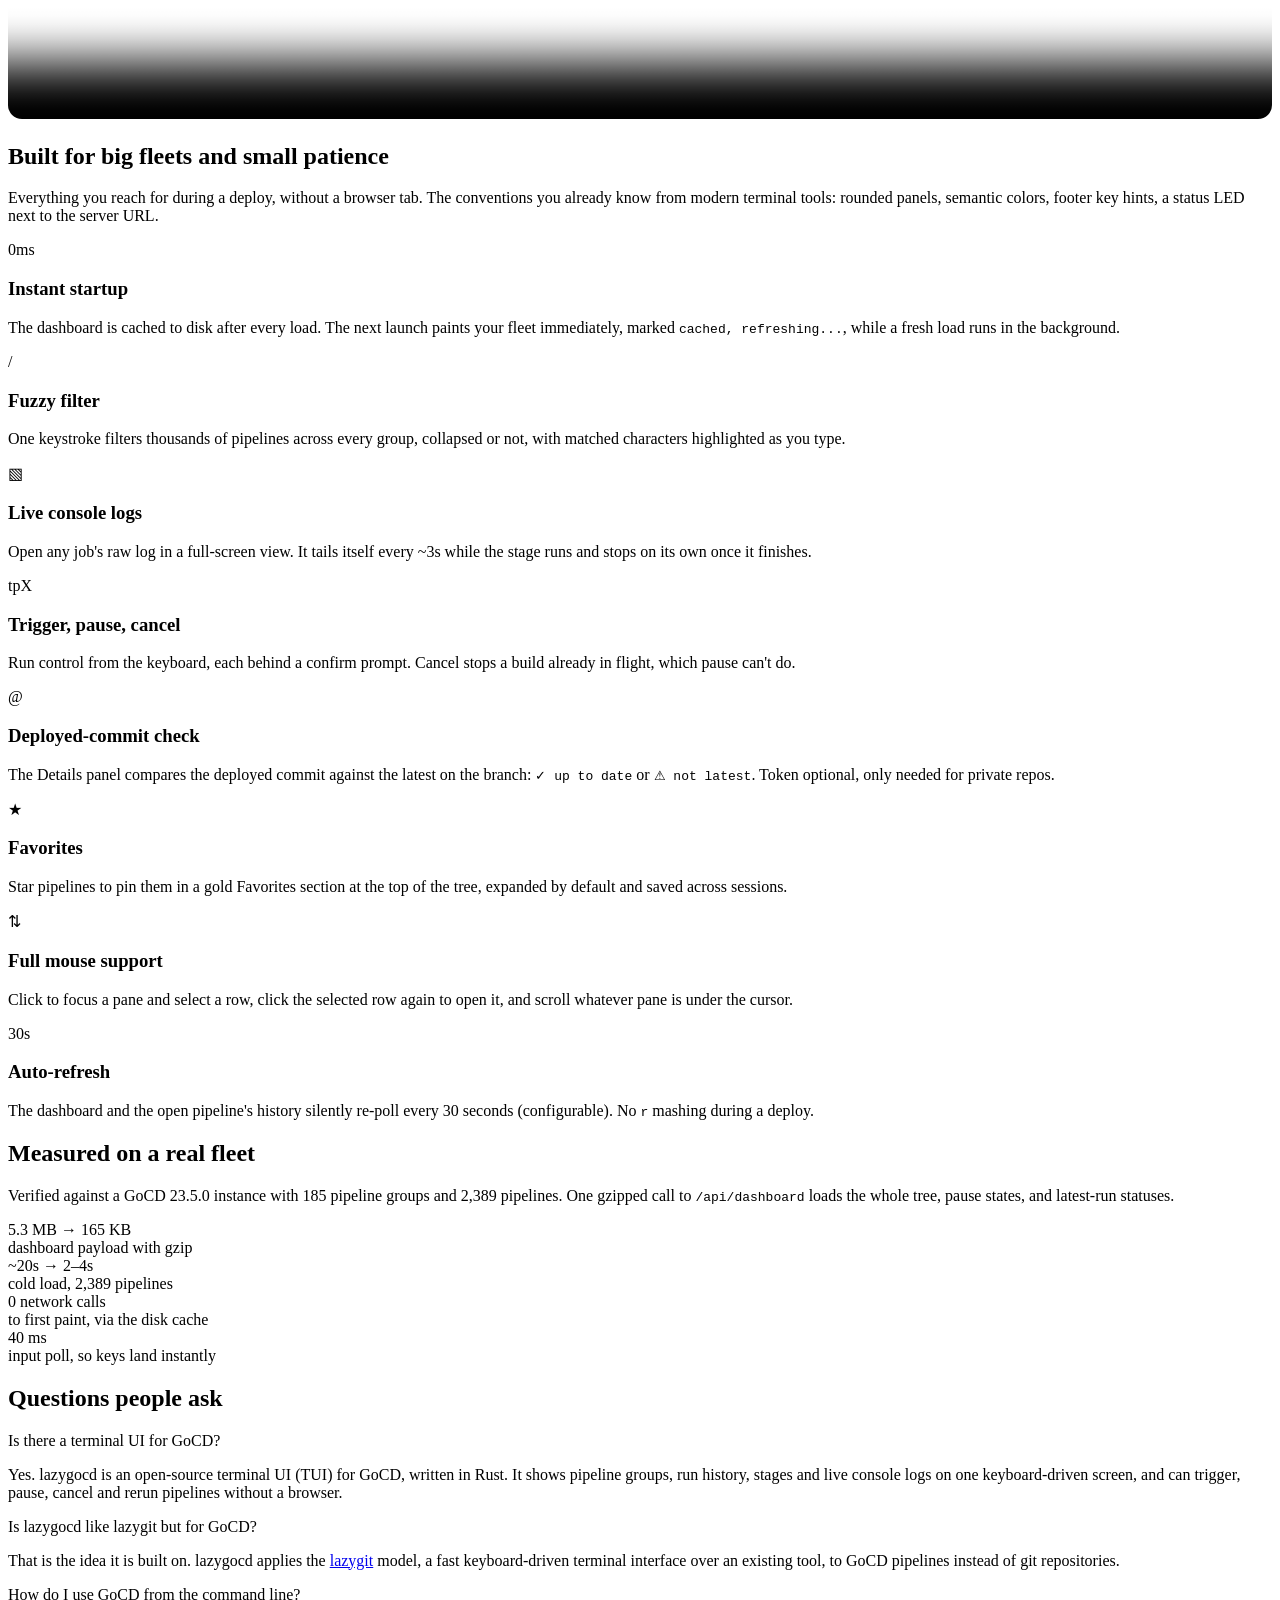
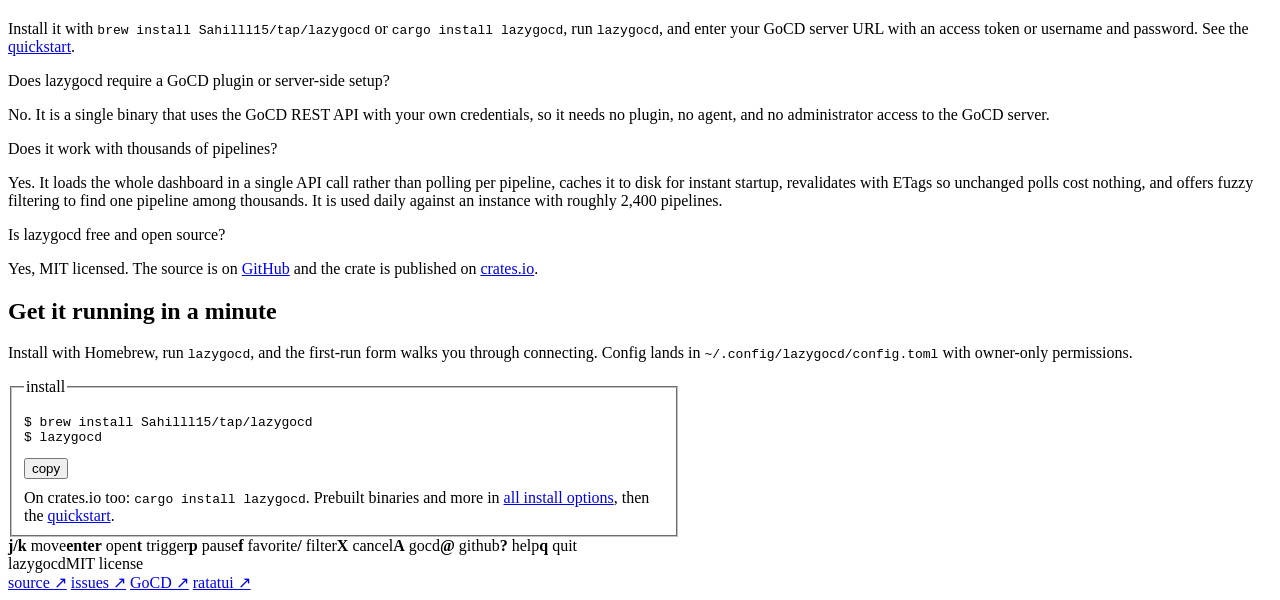
==== commit 96ef7772: "SEO: structured data, search-intent titles, and a real FAQ The site had no structured data at all an" ====
--- a/site/index.html
+++ b/site/index.html
@@ -3,25 +3,120 @@
 <head>
 <meta charset="utf-8">
 <meta name="viewport" content="width=device-width, initial-scale=1">
-<title>lazygocd — a fast terminal UI for GoCD</title>
-<meta name="description" content="lazygocd is a fast, keyboard-driven terminal UI for GoCD CI/CD servers, written in Rust. Browse pipelines, trigger runs, tail console logs, and check deployed commits without leaving your terminal.">
+<title>lazygocd — a GoCD terminal UI (TUI) for pipelines</title>
+<meta name="description" content="lazygocd is a fast, keyboard-driven terminal UI for GoCD. Browse pipeline groups, trigger and rerun builds, tail console logs, and check deployed commits from the command line. Open source, written in Rust, macOS and Linux.">
 <meta name="theme-color" content="#0a0f14">
 <link rel="canonical" href="https://lazygocd.vercel.app/">
-<meta property="og:title" content="lazygocd — a fast terminal UI for GoCD">
-<meta property="og:description" content="lazygocd is a fast, keyboard-driven terminal UI for GoCD CI/CD servers, written in Rust.">
+<meta property="og:title" content="lazygocd — a GoCD terminal UI (TUI) for pipelines">
+<meta property="og:description" content="lazygocd is a fast, keyboard-driven terminal UI for GoCD. Browse pipeline groups, trigger and rerun builds, tail console logs, and check deployed commits from the command line. Open source, written in Rust, macOS and Linux.">
 <meta property="og:type" content="website">
 <meta property="og:url" content="https://lazygocd.vercel.app/">
 <meta property="og:site_name" content="lazygocd">
 <meta property="og:image" content="https://lazygocd.vercel.app/demo-poster.png">
+<meta property="og:image:width" content="1380">
+<meta property="og:image:height" content="780">
+<meta property="og:locale" content="en_US">
 <meta name="twitter:card" content="summary_large_image">
-<meta name="twitter:title" content="lazygocd — a fast terminal UI for GoCD">
-<meta name="twitter:description" content="Browse pipelines, trigger runs, tail console logs, and check deployed commits without leaving your terminal.">
+<meta name="twitter:title" content="lazygocd — a GoCD terminal UI (TUI) for pipelines">
+<meta name="twitter:description" content="lazygocd is a fast, keyboard-driven terminal UI for GoCD. Browse pipeline groups, trigger and rerun builds, tail console logs, and check deployed commits from the command line. Open source, written in Rust, macOS and Linux.">
 <meta name="twitter:image" content="https://lazygocd.vercel.app/demo-poster.png">
 <link rel="icon" href="data:image/svg+xml,%3Csvg xmlns='http://www.w3.org/2000/svg' viewBox='0 0 64 64'%3E%3Crect x='2' y='2' width='60' height='60' rx='14' fill='%230b1117' stroke='%233fd5e6' stroke-width='4'/%3E%3Cpath d='M17 23l11 9-11 9' fill='none' stroke='%233fd5e6' stroke-width='6' stroke-linecap='round' stroke-linejoin='round'/%3E%3Cpath d='M33 41h13' stroke='%233fd5e6' stroke-width='6' stroke-linecap='round'/%3E%3C/svg%3E">
 <link rel="preconnect" href="https://fonts.googleapis.com">
 <link rel="preconnect" href="https://fonts.gstatic.com" crossorigin>
 <link href="https://fonts.googleapis.com/css2?family=IBM+Plex+Sans:wght@400;500;600&family=JetBrains+Mono:wght@400;500;700;800&display=swap" rel="stylesheet">
 <link rel="stylesheet" href="/style.css">
+
+<script type="application/ld+json">
+{
+  "@context": "https://schema.org",
+  "@type": "SoftwareApplication",
+  "name": "lazygocd",
+  "alternateName": [
+    "GoCD TUI",
+    "GoCD terminal UI"
+  ],
+  "description": "A fast, keyboard-driven terminal UI (TUI) for GoCD. Browse pipeline groups and run history, trigger, pause, cancel and rerun pipelines, tail and search live console logs, and check whether a deployed commit is behind its branch, all without leaving the terminal.",
+  "applicationCategory": "DeveloperApplication",
+  "applicationSubCategory": "Continuous Integration",
+  "operatingSystem": "macOS, Linux",
+  "softwareVersion": "0.5.0",
+  "url": "https://lazygocd.vercel.app",
+  "downloadUrl": "https://github.com/Sahilll15/lazygocd/releases",
+  "installUrl": "https://lazygocd.vercel.app/install",
+  "codeRepository": "https://github.com/Sahilll15/lazygocd",
+  "programmingLanguage": "Rust",
+  "license": "https://opensource.org/licenses/MIT",
+  "isAccessibleForFree": true,
+  "offers": {
+    "@type": "Offer",
+    "price": "0",
+    "priceCurrency": "USD"
+  },
+  "author": {
+    "@type": "Person",
+    "name": "Sahil Chalke",
+    "url": "https://github.com/Sahilll15"
+  },
+  "keywords": "GoCD, TUI, terminal UI, CLI, continuous integration, continuous delivery, pipelines, Rust, ratatui, devops",
+  "screenshot": "https://lazygocd.vercel.app/demo-poster.png"
+}
+</script>
+<script type="application/ld+json">
+{
+  "@context": "https://schema.org",
+  "@type": "FAQPage",
+  "mainEntity": [
+    {
+      "@type": "Question",
+      "name": "Is there a terminal UI for GoCD?",
+      "acceptedAnswer": {
+        "@type": "Answer",
+        "text": "Yes. lazygocd is an open-source terminal UI (TUI) for GoCD, written in Rust. It shows pipeline groups, run history, stages and live console logs on one keyboard-driven screen, and can trigger, pause, cancel and rerun pipelines without a browser."
+      }
+    },
+    {
+      "@type": "Question",
+      "name": "Is lazygocd like lazygit but for GoCD?",
+      "acceptedAnswer": {
+        "@type": "Answer",
+        "text": "That is the idea it is built on. lazygocd applies the lazygit model, a fast keyboard-driven terminal interface over an existing tool, to GoCD pipelines instead of git repositories."
+      }
+    },
+    {
+      "@type": "Question",
+      "name": "How do I use GoCD from the command line?",
+      "acceptedAnswer": {
+        "@type": "Answer",
+        "text": "Install lazygocd with 'brew install Sahilll15/tap/lazygocd' or 'cargo install lazygocd', run 'lazygocd', and enter your GoCD server URL with an access token or username and password. Nothing needs installing on the GoCD server itself, since it talks to the standard GoCD REST API."
+      }
+    },
+    {
+      "@type": "Question",
+      "name": "Does lazygocd require a GoCD plugin or server-side setup?",
+      "acceptedAnswer": {
+        "@type": "Answer",
+        "text": "No. It is a single binary that uses the GoCD REST API with your own credentials, so it needs no plugin, no agent, and no administrator access to the GoCD server."
+      }
+    },
+    {
+      "@type": "Question",
+      "name": "Does it work with thousands of pipelines?",
+      "acceptedAnswer": {
+        "@type": "Answer",
+        "text": "Yes. It loads the whole dashboard in a single API call rather than polling per pipeline, caches it to disk for instant startup, revalidates with ETags so unchanged polls cost nothing, and offers fuzzy filtering to find one pipeline among thousands. It is used against an instance with roughly 2,400 pipelines."
+      }
+    },
+    {
+      "@type": "Question",
+      "name": "Is lazygocd free and open source?",
+      "acceptedAnswer": {
+        "@type": "Answer",
+        "text": "Yes, it is MIT licensed. The source is on GitHub and the crate is published on crates.io."
+      }
+    }
+  ]
+}
+</script>
 </head>
 <body>
 
@@ -218,6 +313,43 @@
     </div>
   </section>
 
+  <!-- ================= faq ================= -->
+  <section>
+    <div class="wrap">
+      <h2>Questions people ask</h2>
+
+      <article class="trouble t-cyan">
+        <div class="symptom">Is there a terminal UI for GoCD?</div>
+        <div class="fix"><p>Yes. lazygocd is an open-source terminal UI (TUI) for GoCD, written in Rust. It shows pipeline groups, run history, stages and live console logs on one keyboard-driven screen, and can trigger, pause, cancel and rerun pipelines without a browser.</p></div>
+      </article>
+
+      <article class="trouble t-cyan">
+        <div class="symptom">Is lazygocd like lazygit but for GoCD?</div>
+        <div class="fix"><p>That is the idea it is built on. lazygocd applies the <a href="https://github.com/jesseduffield/lazygit">lazygit</a> model, a fast keyboard-driven terminal interface over an existing tool, to GoCD pipelines instead of git repositories.</p></div>
+      </article>
+
+      <article class="trouble t-cyan">
+        <div class="symptom">How do I use GoCD from the command line?</div>
+        <div class="fix"><p>Install it with <code>brew install Sahilll15/tap/lazygocd</code> or <code>cargo install lazygocd</code>, run <code>lazygocd</code>, and enter your GoCD server URL with an access token or username and password. See the <a href="/quickstart">quickstart</a>.</p></div>
+      </article>
+
+      <article class="trouble t-cyan">
+        <div class="symptom">Does lazygocd require a GoCD plugin or server-side setup?</div>
+        <div class="fix"><p>No. It is a single binary that uses the GoCD REST API with your own credentials, so it needs no plugin, no agent, and no administrator access to the GoCD server.</p></div>
+      </article>
+
+      <article class="trouble t-cyan">
+        <div class="symptom">Does it work with thousands of pipelines?</div>
+        <div class="fix"><p>Yes. It loads the whole dashboard in a single API call rather than polling per pipeline, caches it to disk for instant startup, revalidates with ETags so unchanged polls cost nothing, and offers fuzzy filtering to find one pipeline among thousands. It is used daily against an instance with roughly 2,400 pipelines.</p></div>
+      </article>
+
+      <article class="trouble t-cyan">
+        <div class="symptom">Is lazygocd free and open source?</div>
+        <div class="fix"><p>Yes, MIT licensed. The source is on <a href="https://github.com/Sahilll15/lazygocd">GitHub</a> and the crate is published on <a href="https://crates.io/crates/lazygocd">crates.io</a>.</p></div>
+      </article>
+    </div>
+  </section>
+
   <!-- ================= install teaser ================= -->
   <section>
     <div class="wrap">
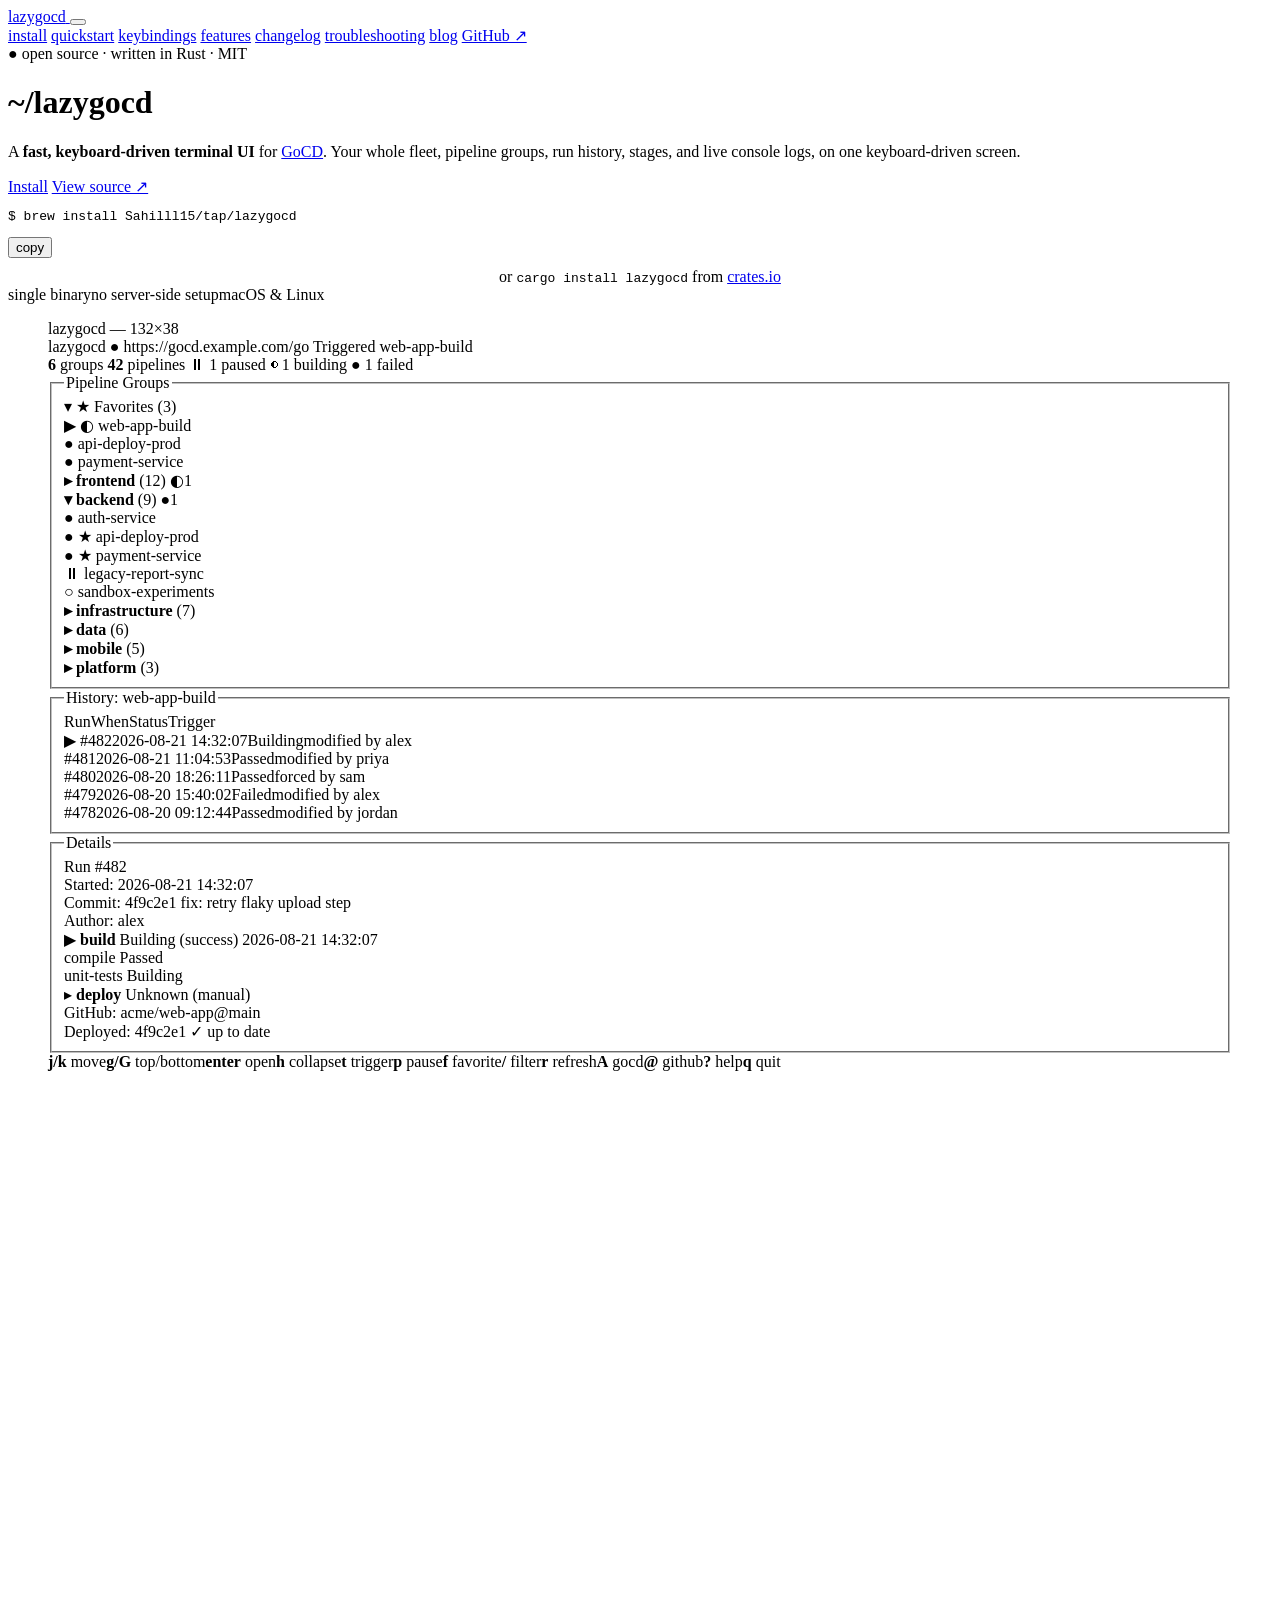
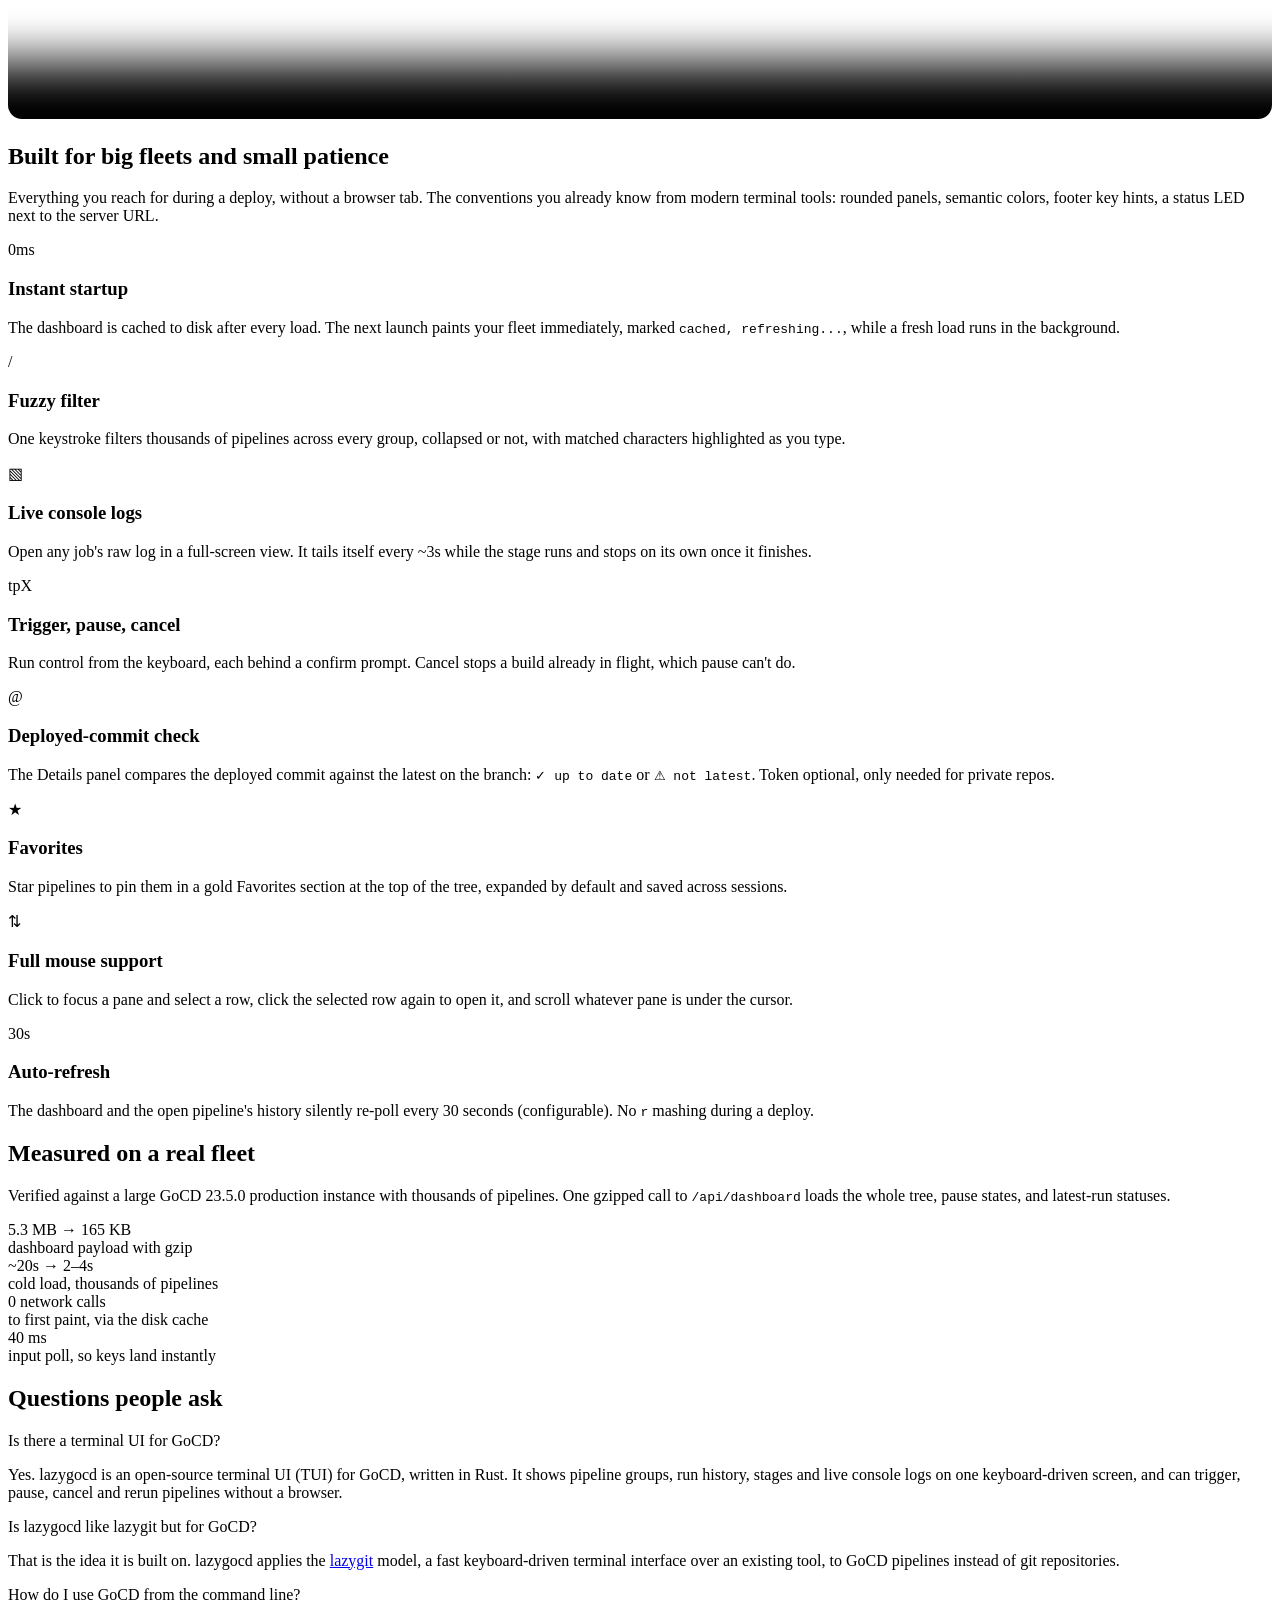
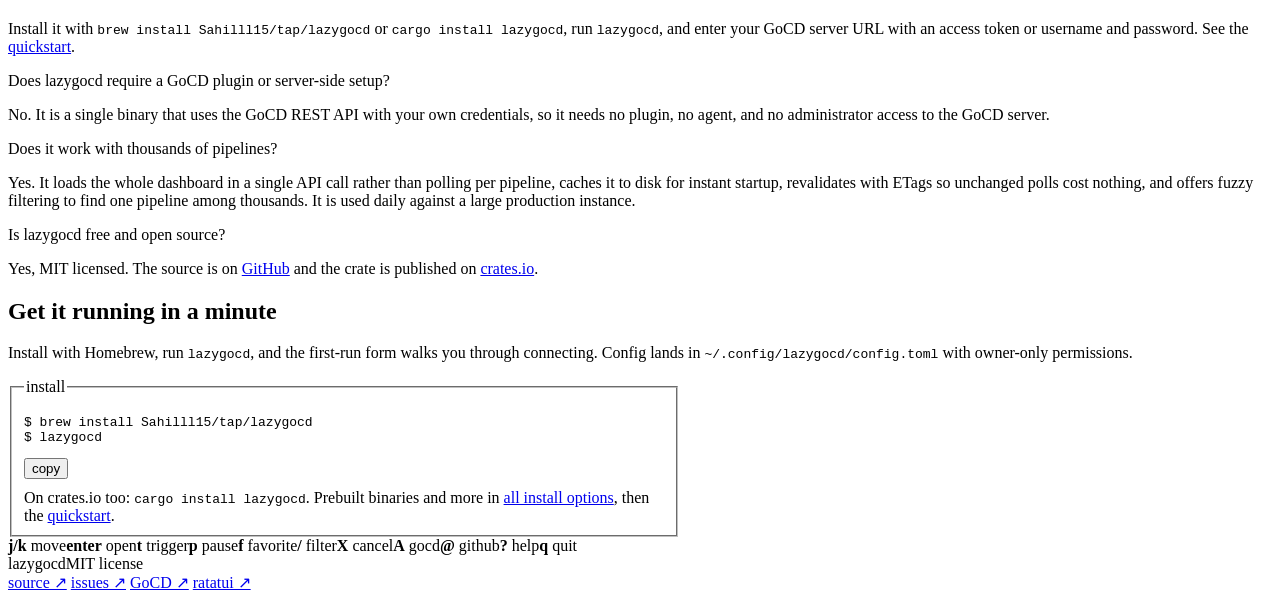
==== commit aaf7b446: "docs: drop the fleet-size details from the docs and comments The exact group and pipeline counts fin" ====
--- a/site/index.html
+++ b/site/index.html
@@ -103,7 +103,7 @@
       "name": "Does it work with thousands of pipelines?",
       "acceptedAnswer": {
         "@type": "Answer",
-        "text": "Yes. It loads the whole dashboard in a single API call rather than polling per pipeline, caches it to disk for instant startup, revalidates with ETags so unchanged polls cost nothing, and offers fuzzy filtering to find one pipeline among thousands. It is used against an instance with roughly 2,400 pipelines."
+        "text": "Yes. It loads the whole dashboard in a single API call rather than polling per pipeline, caches it to disk for instant startup, revalidates with ETags so unchanged polls cost nothing, and offers fuzzy filtering to find one pipeline among thousands. It is used daily against a large production instance."
       }
     },
     {
@@ -303,10 +303,10 @@
   <section>
     <div class="wrap">
       <h2>Measured on a real fleet</h2>
-      <p class="sec-lede">Verified against a GoCD 23.5.0 instance with 185 pipeline groups and 2,389 pipelines. One gzipped call to <code>/api/dashboard</code> loads the whole tree, pause states, and latest-run statuses.</p>
+      <p class="sec-lede">Verified against a large GoCD 23.5.0 production instance with thousands of pipelines. One gzipped call to <code>/api/dashboard</code> loads the whole tree, pause states, and latest-run statuses.</p>
       <div class="stats-strip">
         <div class="stat"><div class="num">5.3&nbsp;MB &rarr; 165&nbsp;KB</div><div class="lbl">dashboard payload with gzip</div></div>
-        <div class="stat"><div class="num">~20s &rarr; 2&ndash;4s</div><div class="lbl">cold load, 2,389 pipelines</div></div>
+        <div class="stat"><div class="num">~20s &rarr; 2&ndash;4s</div><div class="lbl">cold load, thousands of pipelines</div></div>
         <div class="stat"><div class="num">0 network calls</div><div class="lbl">to first paint, via the disk cache</div></div>
         <div class="stat"><div class="num">40&nbsp;ms</div><div class="lbl">input poll, so keys land instantly</div></div>
       </div>
@@ -340,7 +340,7 @@
 
       <article class="trouble t-cyan">
         <div class="symptom">Does it work with thousands of pipelines?</div>
-        <div class="fix"><p>Yes. It loads the whole dashboard in a single API call rather than polling per pipeline, caches it to disk for instant startup, revalidates with ETags so unchanged polls cost nothing, and offers fuzzy filtering to find one pipeline among thousands. It is used daily against an instance with roughly 2,400 pipelines.</p></div>
+        <div class="fix"><p>Yes. It loads the whole dashboard in a single API call rather than polling per pipeline, caches it to disk for instant startup, revalidates with ETags so unchanged polls cost nothing, and offers fuzzy filtering to find one pipeline among thousands. It is used daily against a large production instance.</p></div>
       </article>
 
       <article class="trouble t-cyan">
